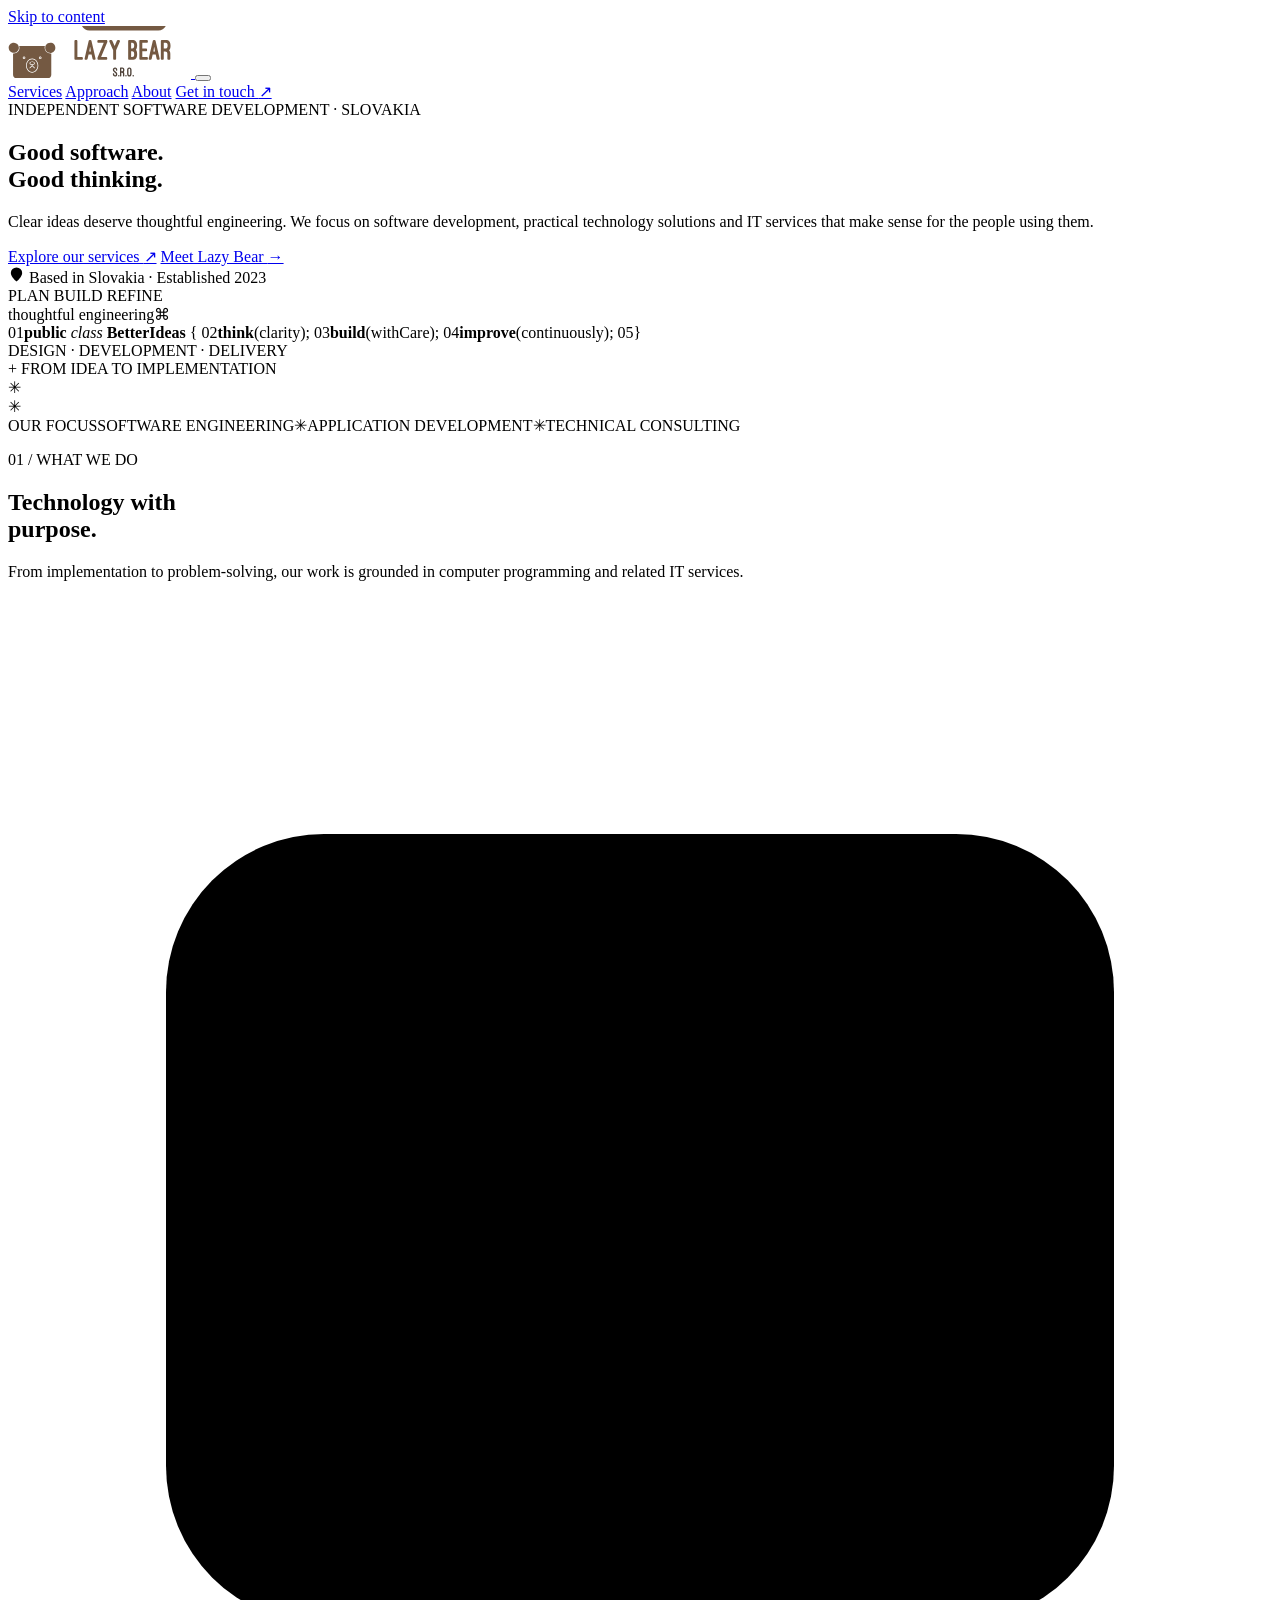
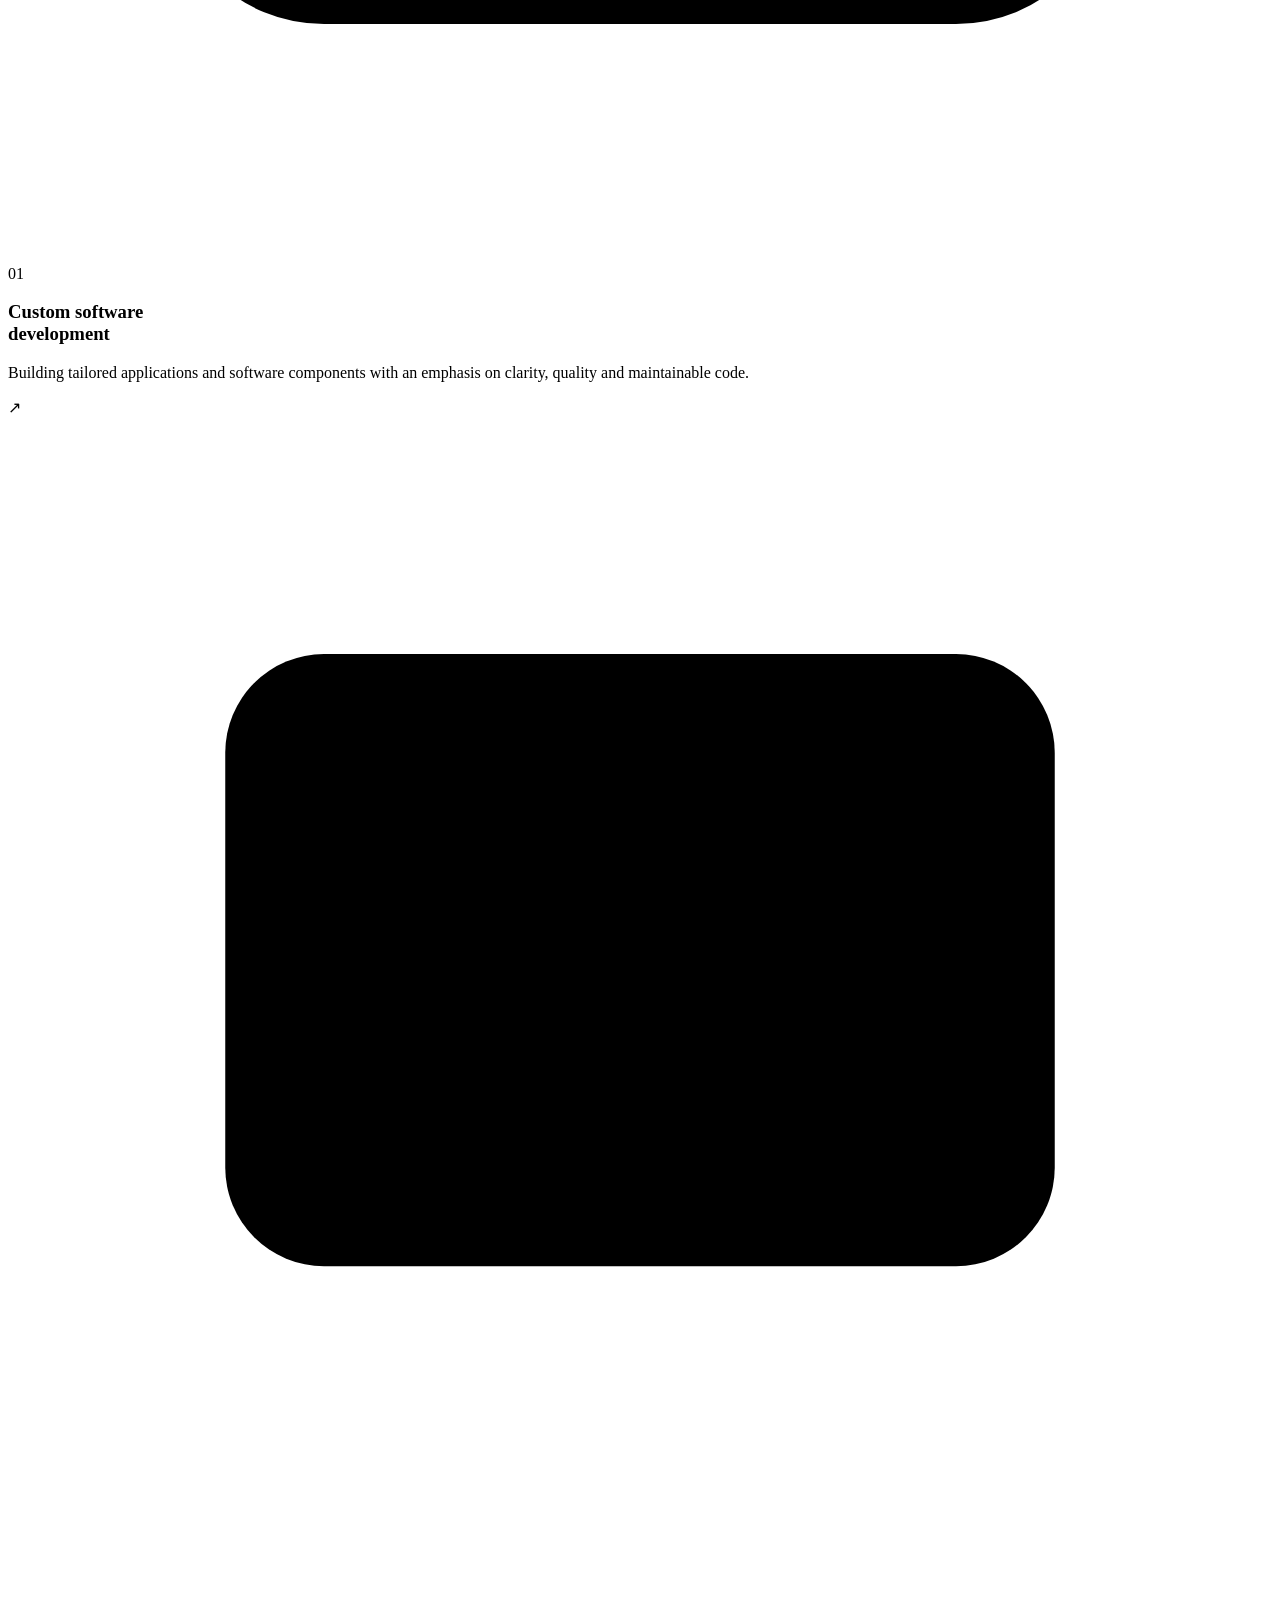
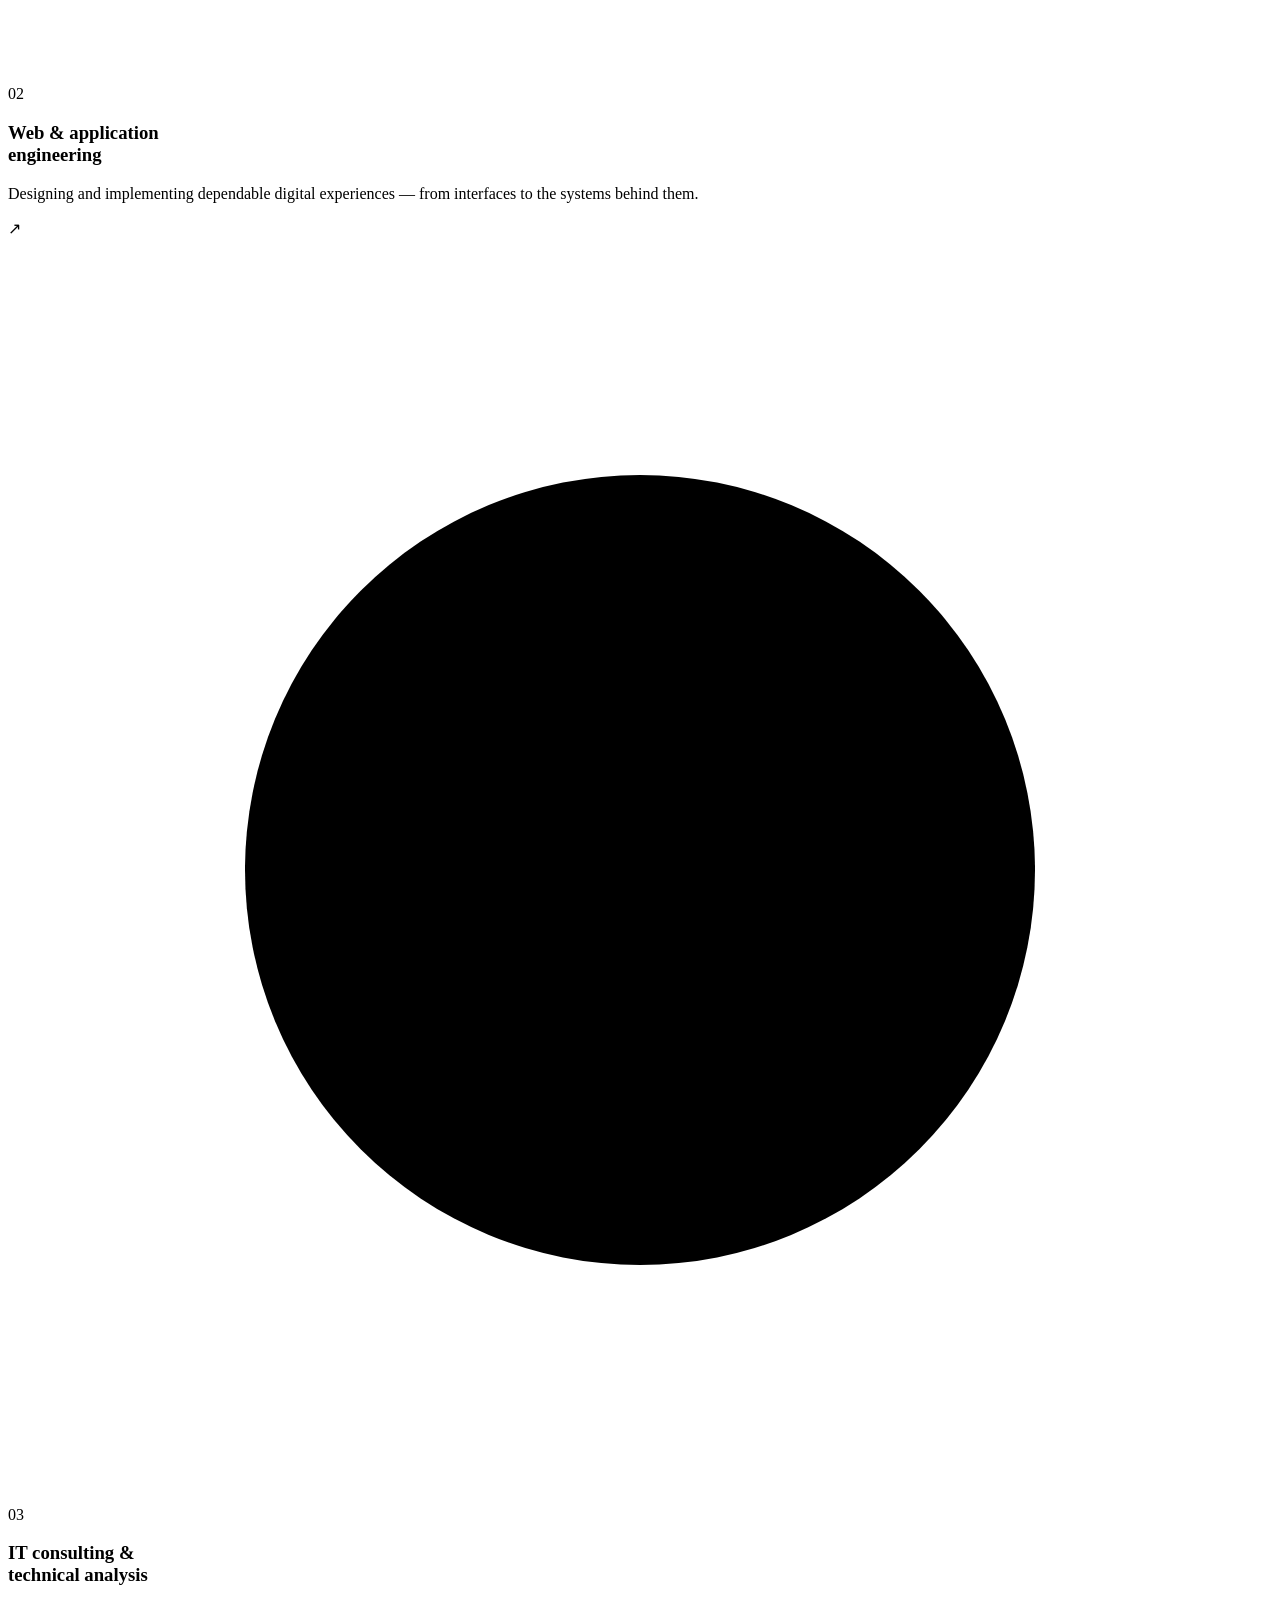
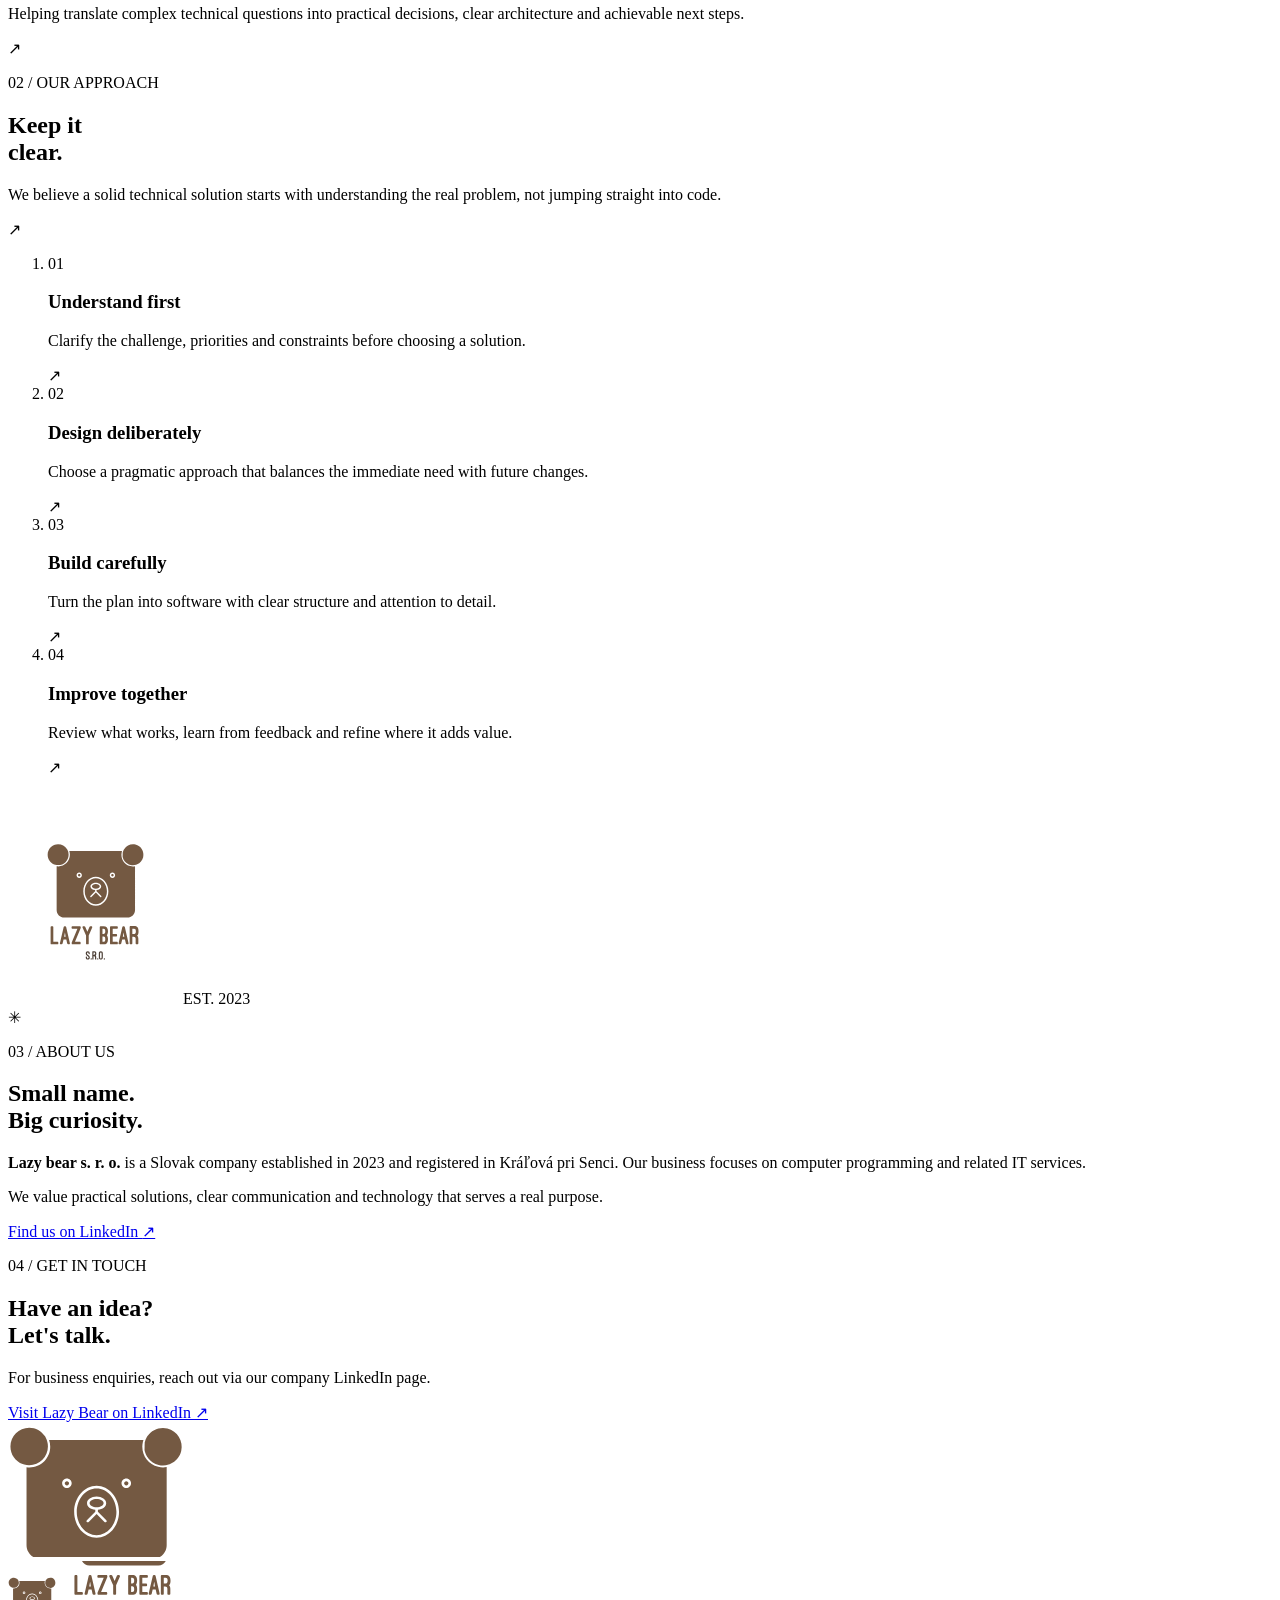
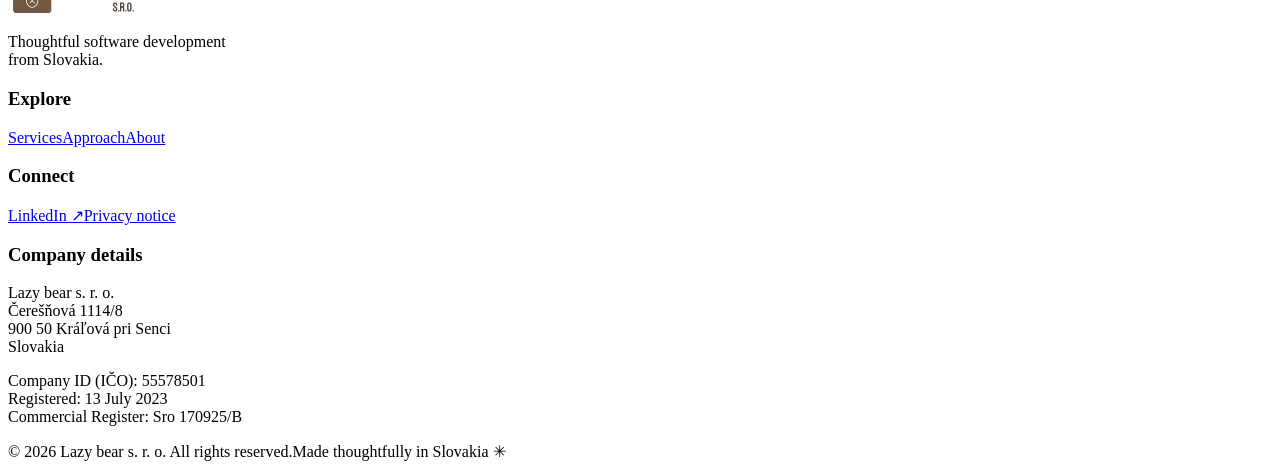
==== index.html @ d5281089 "Add Lazy Bear website index.html" ====
<!DOCTYPE html>
<html lang="en">
<head>
  <meta charset="utf-8">
  <meta name="viewport" content="width=device-width, initial-scale=1">
  <meta name="color-scheme" content="light">
  <meta name="theme-color" content="#153a33">
  <meta name="description" content="Lazy bear s. r. o. is a Slovakia-based software company specializing in programming, custom software development and IT services.">
  <meta property="og:type" content="website">
  <meta property="og:title" content="Lazy Bear — Software Development & IT Services">
  <meta property="og:description" content="Thoughtful software engineering. A Slovakia-based IT company focused on building practical digital solutions.">
  <meta property="og:locale" content="en_US">
  <meta name="robots" content="index, follow">
  <link rel="icon" type="image/svg+xml" href="assets/lazy-bear-icon.svg">
  <link rel="stylesheet" href="styles.css">
  <title>Lazy Bear — Software Development & IT Services</title>
</head>
<body>
<a class="skip-link" href="#main">Skip to content</a>
<header class="site-header" id="top">
  <div class="wrap header-inner">
    <a class="logo" href="#top" aria-label="Lazy Bear — Home">
      <img class="brand-icon" src="assets/lazy-bear-icon.svg" alt="" width="48" height="37"><img class="brand-wordmark" src="assets/lazy-bear-wordmark.svg" alt="" width="135" height="52">
    </a>
    <button class="menu-toggle" type="button" aria-controls="primary-navigation" aria-expanded="false" aria-label="Open navigation">
      <span></span><span></span><span></span>
    </button>
    <nav class="main-nav" id="primary-navigation" aria-label="Primary navigation">
      <a href="#services">Services</a>
      <a href="#approach">Approach</a>
      <a href="#about">About</a>
      <a href="#contact" class="nav-contact">Get in touch <span aria-hidden="true">↗</span></a>
    </nav>
  </div>
</header>
<main id="main">
  <section class="hero" aria-labelledby="hero-heading">
    <div class="hero-glow" aria-hidden="true"></div>
    <div class="wrap hero-grid">
      <div class="hero-content">
        <div class="eyebrow"><span class="signal-dot" aria-hidden="true"></span> INDEPENDENT SOFTWARE DEVELOPMENT · SLOVAKIA</div>
        <h1 id="hero-heading">Good software.<br><span>Good thinking.</span></h1>
        <p class="hero-copy">Clear ideas deserve thoughtful engineering. We focus on software development, practical technology solutions and IT services that make sense for the people using them.</p>
        <div class="hero-actions">
          <a class="btn btn-primary" href="#services">Explore our services <span aria-hidden="true">↗</span></a>
          <a class="text-link" href="#about">Meet Lazy Bear <span aria-hidden="true">→</span></a>
        </div>
        <div class="hero-location"><svg viewBox="0 0 24 24" width="17" height="17" aria-hidden="true"><path d="M20 10c0 6-8 12-8 12S4 16 4 10a8 8 0 1 1 16 0Z"/><circle cx="12" cy="10" r="2.6"/></svg> Based in Slovakia · Established 2023</div>
      </div>
      <div class="hero-visual" aria-hidden="true">
        <div class="art-grid"></div>
        <div class="orbit orbit-one"></div><div class="orbit orbit-two"></div>
        <div class="floating-tag tag-top"><span class="tag-indicator"></span> PLAN <span class="tag-divider"></span> BUILD <span class="tag-divider"></span> REFINE</div>
        <div class="art-window">
          <div class="window-top"><span class="window-dots"><i></i><i></i><i></i></span><span>thoughtful engineering</span><span>⌘</span></div>
          <div class="art-code">
            <span class="line-number">01</span><span class="indent-0"><b>public</b> <em>class</em> <strong>BetterIdeas</strong> {</span>
            <span class="line-number">02</span><span class="indent-1"><b>think</b>(clarity);</span>
            <span class="line-number">03</span><span class="indent-1"><b>build</b>(withCare);</span>
            <span class="line-number">04</span><span class="indent-1"><b>improve</b>(continuously);</span>
            <span class="line-number">05</span><span class="indent-0">}</span>
          </div>
          <div class="window-bottom"><span class="pulse"></span> <span>DESIGN · DEVELOPMENT · DELIVERY</span></div>
        </div>
        <div class="floating-tag tag-bottom"><span class="tag-plus">+</span> FROM IDEA TO IMPLEMENTATION</div>
        <div class="art-cross art-cross-one">✳</div><div class="art-cross art-cross-two">✳</div>
      </div>
    </div>
    <div class="hero-bottom-curve" aria-hidden="true"></div>
  </section>

  <section class="expertise-band" aria-label="What we focus on">
    <div class="wrap band-content"><span class="band-heading">OUR FOCUS</span><span>SOFTWARE ENGINEERING</span><span class="band-star" aria-hidden="true">✳</span><span>APPLICATION DEVELOPMENT</span><span class="band-star" aria-hidden="true">✳</span><span>TECHNICAL CONSULTING</span></div>
  </section>

  <section class="services section" id="services" aria-labelledby="services-heading">
    <div class="wrap">
      <div class="section-intro">
        <div><p class="overline">01 / WHAT WE DO</p><h2 id="services-heading">Technology with<br><span>purpose.</span></h2></div>
        <p>From implementation to problem-solving, our work is grounded in computer programming and related IT services.</p>
      </div>
      <div class="services-grid">
        <article class="service-card"><div class="service-icon"><svg viewBox="0 0 64 64" aria-hidden="true"><rect x="8" y="12" width="48" height="40" rx="8"/><path d="m25 26-7 6 7 6m14-12 7 6-7 6m-3-18-8 24"/></svg></div><span class="service-number">01</span><h3>Custom software<br>development</h3><p>Building tailored applications and software components with an emphasis on clarity, quality and maintainable code.</p><span class="card-arrow" aria-hidden="true">↗</span></article>
        <article class="service-card"><div class="service-icon"><svg viewBox="0 0 64 64" aria-hidden="true"><rect x="11" y="12" width="42" height="31" rx="5"/><path d="M23 52h18M32 43v9M21 26l7 7 15-14"/></svg></div><span class="service-number">02</span><h3>Web & application<br>engineering</h3><p>Designing and implementing dependable digital experiences — from interfaces to the systems behind them.</p><span class="card-arrow" aria-hidden="true">↗</span></article>
        <article class="service-card"><div class="service-icon"><svg viewBox="0 0 64 64" aria-hidden="true"><circle cx="32" cy="32" r="20"/><path d="M23 32h18M32 23v18M17 18l-6-6m36 36 6 6"/><circle cx="32" cy="32" r="5"/></svg></div><span class="service-number">03</span><h3>IT consulting &<br>technical analysis</h3><p>Helping translate complex technical questions into practical decisions, clear architecture and achievable next steps.</p><span class="card-arrow" aria-hidden="true">↗</span></article>
      </div>
    </div>
  </section>

  <section class="approach section" id="approach" aria-labelledby="approach-heading">
    <div class="wrap approach-grid">
      <div class="approach-title"><p class="overline">02 / OUR APPROACH</p><h2 id="approach-heading">Keep it<br>clear<span>.</span></h2><p>We believe a solid technical solution starts with understanding the real problem, not jumping straight into code.</p><div class="approach-decoration" aria-hidden="true">↗</div></div>
      <ol class="steps">
        <li><div class="step-index">01</div><div><h3>Understand first</h3><p>Clarify the challenge, priorities and constraints before choosing a solution.</p></div><span aria-hidden="true">↗</span></li>
        <li><div class="step-index">02</div><div><h3>Design deliberately</h3><p>Choose a pragmatic approach that balances the immediate need with future changes.</p></div><span aria-hidden="true">↗</span></li>
        <li><div class="step-index">03</div><div><h3>Build carefully</h3><p>Turn the plan into software with clear structure and attention to detail.</p></div><span aria-hidden="true">↗</span></li>
        <li><div class="step-index">04</div><div><h3>Improve together</h3><p>Review what works, learn from feedback and refine where it adds value.</p></div><span aria-hidden="true">↗</span></li>
      </ol>
    </div>
  </section>

  <section class="about section" id="about" aria-labelledby="about-heading">
    <div class="wrap about-grid">
      <div class="about-art" aria-hidden="true"><div class="about-circle"></div><div class="about-hill about-hill-back"></div><div class="about-hill about-hill-front"></div><div class="about-sign"><img class="brand-full" src="assets/lazy-bear-full-logo.svg" width="175" height="211" alt=""><span>EST. 2023</span></div><div class="about-spark">✳</div></div>
      <div class="about-content"><p class="overline">03 / ABOUT US</p><h2 id="about-heading">Small name.<br><span>Big curiosity.</span></h2><p><strong>Lazy bear s. r. o.</strong> is a Slovak company established in 2023 and registered in Kráľová pri Senci. Our business focuses on computer programming and related IT services.</p><p>We value practical solutions, clear communication and technology that serves a real purpose.</p><a class="inline-link" href="https://www.linkedin.com/company/lazy-bear-s-r-o/" target="_blank" rel="noopener noreferrer">Find us on LinkedIn <span aria-hidden="true">↗</span></a></div>
    </div>
  </section>

  <section class="contact-section" id="contact" aria-labelledby="contact-heading">
    <div class="wrap contact-grid"><div><p class="overline light-overline">04 / GET IN TOUCH</p><h2 id="contact-heading">Have an idea?<br><span>Let's talk.</span></h2><p>For business enquiries, reach out via our company LinkedIn page.</p><a class="btn btn-bright" href="https://www.linkedin.com/company/lazy-bear-s-r-o/" target="_blank" rel="noopener noreferrer">Visit Lazy Bear on LinkedIn <span aria-hidden="true">↗</span></a></div><div class="contact-symbol" aria-hidden="true"><span class="contact-ring"></span><img class="brand-contact-icon" src="assets/lazy-bear-icon.svg" width="176" height="135" alt=""></div></div>
  </section>
</main>
<footer class="site-footer">
  <div class="wrap footer-top"><div class="footer-brand"><a class="logo" href="#top" aria-label="Lazy Bear — Top of page"><img class="brand-icon" src="assets/lazy-bear-icon.svg" alt="" width="48" height="37"><img class="brand-wordmark" src="assets/lazy-bear-wordmark.svg" alt="" width="135" height="52"></a><p>Thoughtful software development<br>from Slovakia.</p></div><div class="footer-col"><h3>Explore</h3><a href="#services">Services</a><a href="#approach">Approach</a><a href="#about">About</a></div><div class="footer-col"><h3>Connect</h3><a href="https://www.linkedin.com/company/lazy-bear-s-r-o/" target="_blank" rel="noopener noreferrer">LinkedIn ↗</a><a href="privacy.html">Privacy notice</a></div><div class="footer-col business-details"><h3>Company details</h3><p>Lazy bear s. r. o.<br>Čerešňová 1114/8<br>900 50 Kráľová pri Senci<br>Slovakia</p><p>Company ID (IČO): 55578501<br>Registered: 13 July 2023<br>Commercial Register: Sro 170925/B</p></div></div>
  <div class="wrap footer-bottom"><span>© <span id="copyright-year">2026</span> Lazy bear s. r. o. All rights reserved.</span><span>Made thoughtfully in Slovakia <span aria-hidden="true">✳</span></span></div>
</footer>
<script src="script.js" defer></script>
</body>
</html>
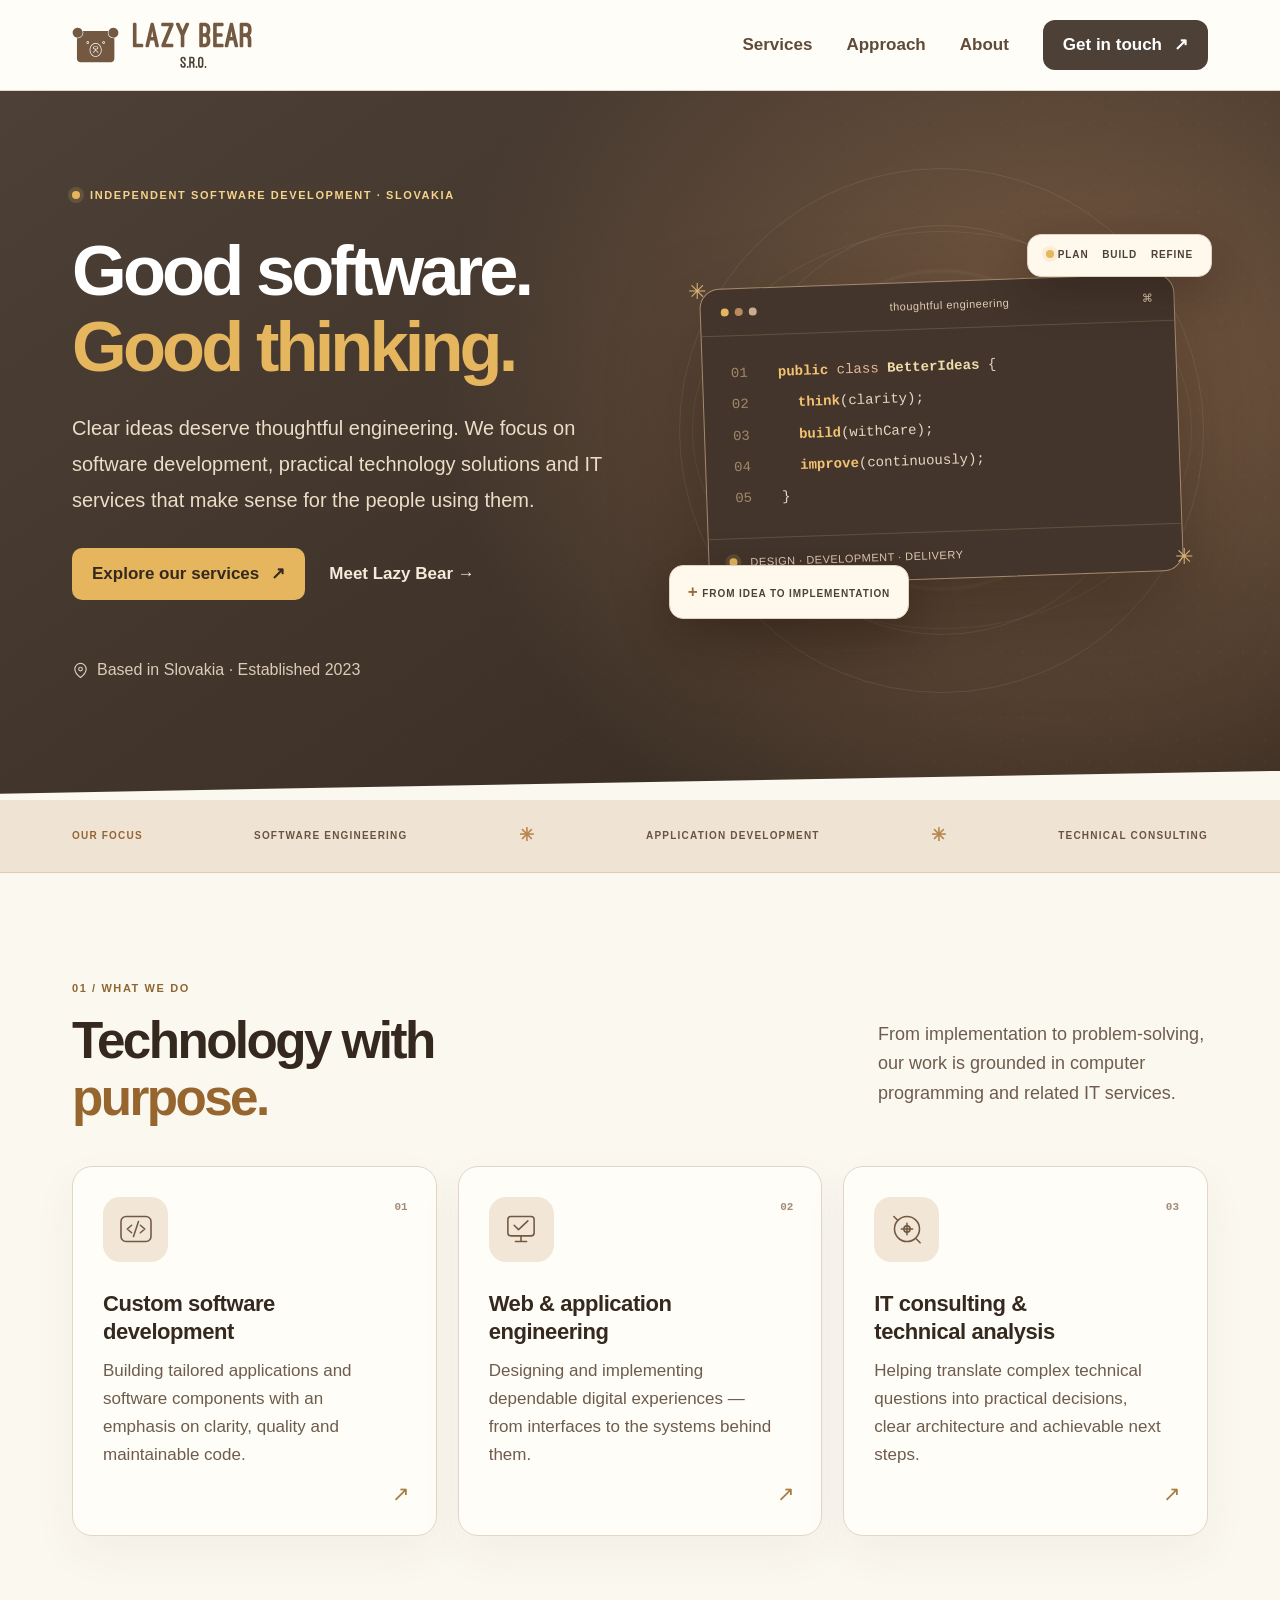
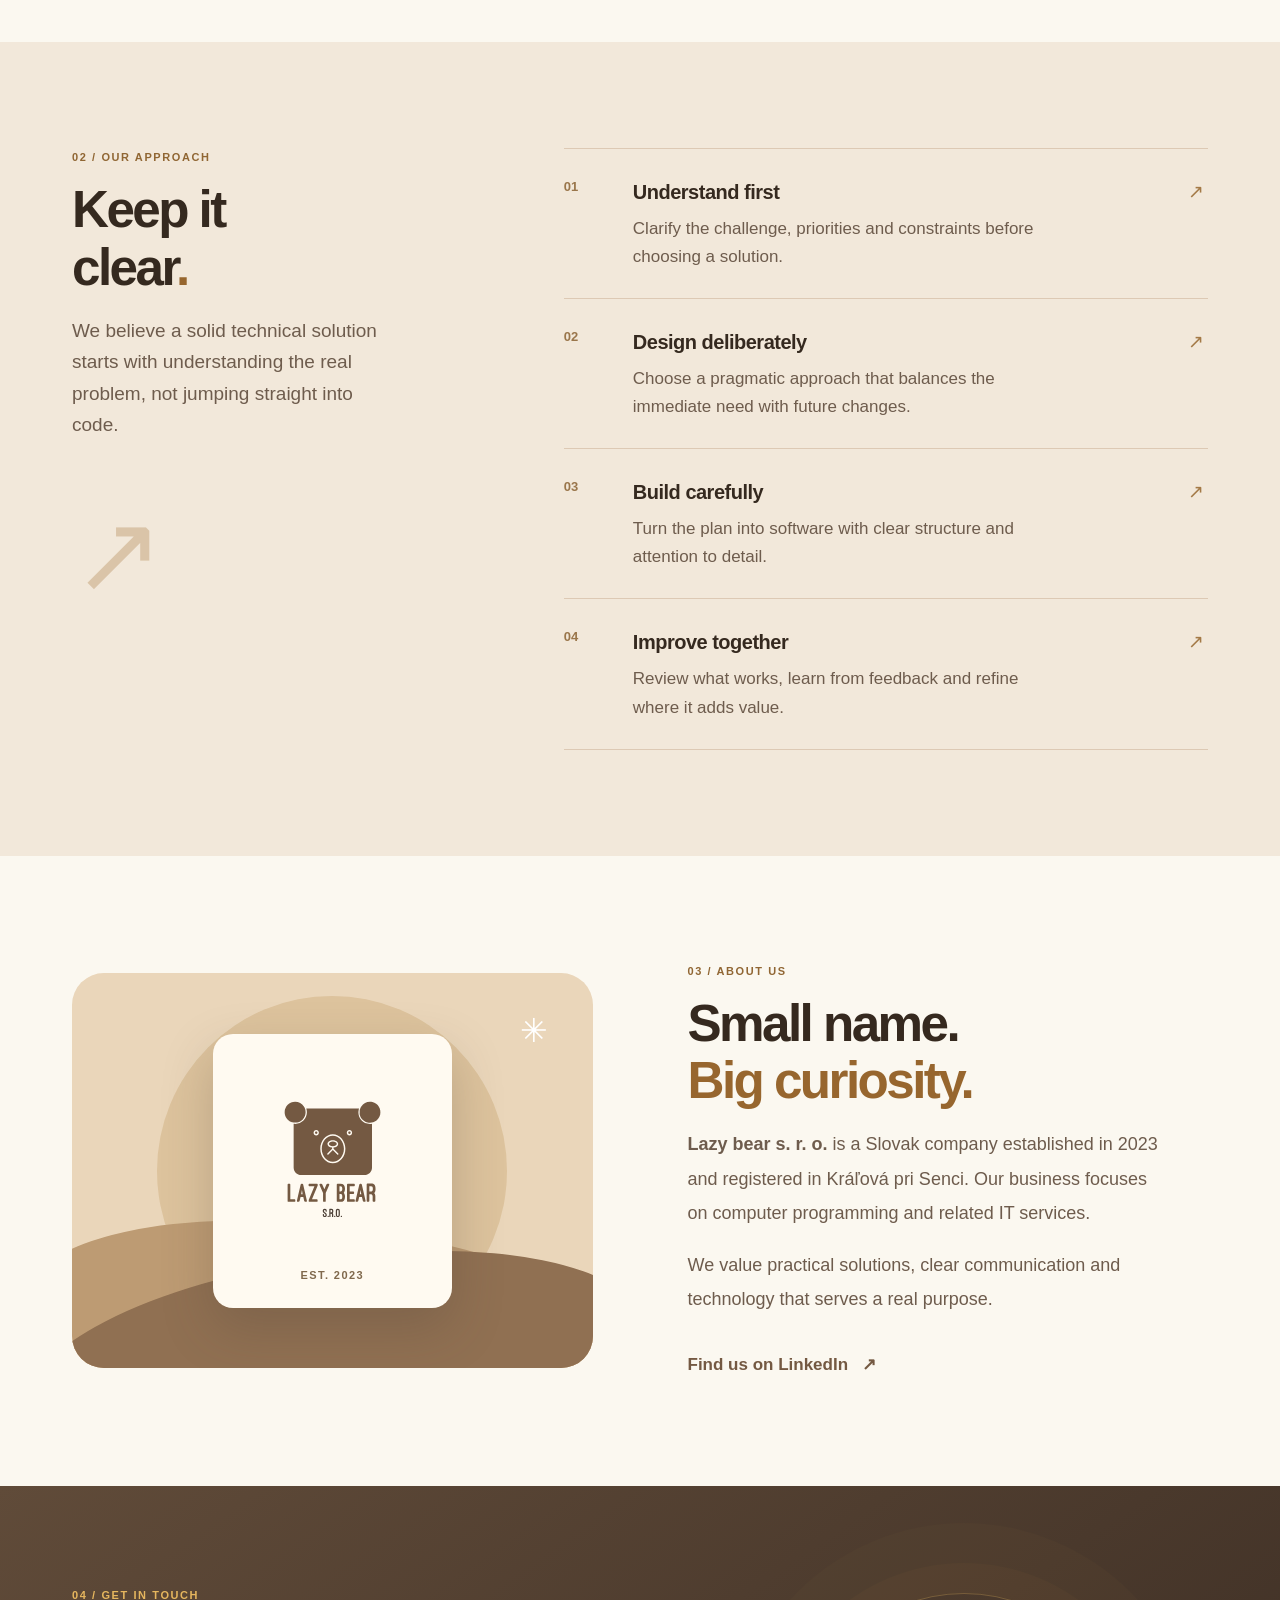
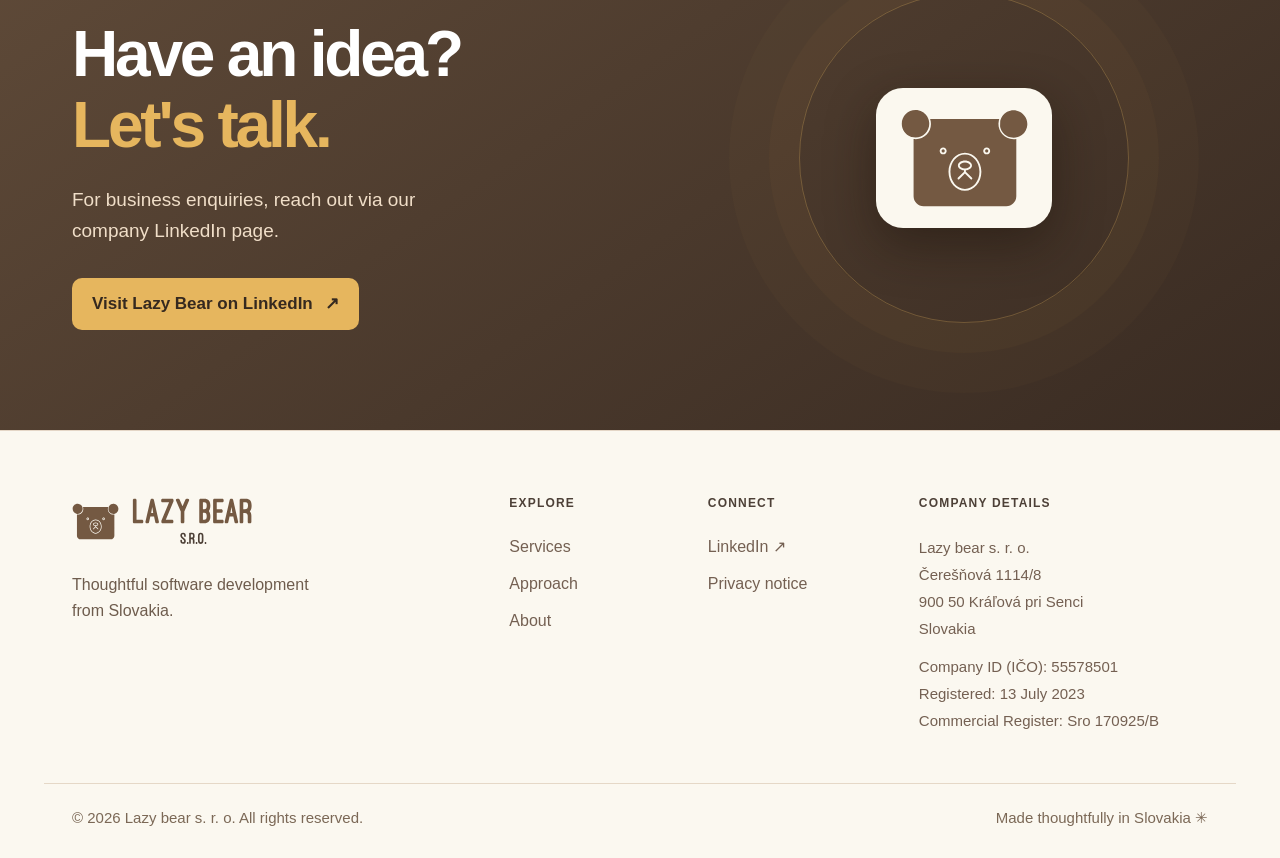
==== commit 71e35706: "Match browser theme color to cocoa branding" ====
--- a/index.html
+++ b/index.html
@@ -4,7 +4,7 @@
   <meta charset="utf-8">
   <meta name="viewport" content="width=device-width, initial-scale=1">
   <meta name="color-scheme" content="light">
-  <meta name="theme-color" content="#153a33">
+  <meta name="theme-color" content="#4d4037">
   <meta name="description" content="Lazy bear s. r. o. is a Slovakia-based software company specializing in programming, custom software development and IT services.">
   <meta property="og:type" content="website">
   <meta property="og:title" content="Lazy Bear — Software Development & IT Services">
--- a/styles.css
+++ b/styles.css
@@ -0,0 +1,167 @@
+/* Cocoa & Honey: warm neutrals based on the original brown Lazy Bear logo. */
+:root{
+  --cocoa:#4d4037;--cocoa-deep:#35291f;--cocoa-mid:#745942;--cocoa-soft:#98775b;
+  --paper:#fbf8f0;--cream:#fffdf8;--mist:#f2e8da;--ink:#35291f;
+  --sub:#6e5c4d;--line:#e4d6c6;--sand:#e7d8be;--gold:#e6b65e;--brand:#745942;
+}
+*{box-sizing:border-box}
+html{scroll-behavior:smooth;scroll-padding-top:90px}
+body{margin:0;font-size:19px;background:var(--paper);color:var(--ink);font-family:Inter,ui-sans-serif,-apple-system,BlinkMacSystemFont,"Segoe UI",Roboto,Arial,sans-serif;line-height:1.65}
+a{color:inherit;text-decoration:none}
+img,svg{max-width:100%}
+img{display:block}
+button{font:inherit;cursor:pointer}
+.wrap{max-width:1192px;margin-inline:auto;padding-inline:28px}
+.skip-link{position:absolute;top:-200px;left:12px;z-index:1000;background:white;color:var(--cocoa);padding:12px 18px}
+.skip-link:focus{top:12px}
+a:focus-visible,button:focus-visible{outline:3px solid #b88335;outline-offset:4px}
+.site-header{position:relative;z-index:50;background:var(--cream);border-bottom:1px solid var(--line)}
+.header-inner{min-height:90px;display:flex;align-items:center;justify-content:space-between;gap:28px}
+.logo{display:inline-flex;align-items:center;gap:8px;flex-shrink:0;white-space:nowrap}
+.logo .brand-icon{width:47px;height:48px;object-fit:contain}
+.logo .brand-wordmark{width:133px;height:55px;object-fit:contain}
+.main-nav{display:flex;align-items:center;gap:34px}
+.main-nav>a{font-size:17px;font-weight:650;color:#604b39;transition:color .2s}
+.main-nav>a:hover{color:var(--brand)}
+.main-nav .nav-contact,.nav-contact{display:inline-flex;gap:12px;align-items:center;justify-content:center;border-radius:12px;background:var(--cocoa);color:#fff;padding:11px 20px;font-size:17px;font-weight:650;transition:transform .2s,background .2s}
+.main-nav .nav-contact:hover,.nav-contact:hover{background:var(--cocoa-mid);color:white;transform:translateY(-1px)}
+.menu-toggle{display:none;align-items:center;justify-content:center;flex-direction:column;gap:5px;width:48px;height:48px;background:transparent;border:1px solid var(--line);border-radius:10px}
+.menu-toggle span{height:2px;width:21px;background:var(--cocoa);border-radius:9px}
+.hero{position:relative;overflow:hidden;isolation:isolate;background:radial-gradient(800px 680px at 83% 41%,#795b43 0%,transparent 78%),linear-gradient(145deg,#4d4037,#35291f);color:#fff}
+.hero::after{content:"";position:absolute;inset:0;pointer-events:none;background-image:radial-gradient(#ffffff13 1px,transparent 1px);background-size:22px 22px;mask-image:linear-gradient(100deg,transparent,#0006)}
+.hero-grid{min-height:602px;display:grid;grid-template-columns:1.02fr .98fr;align-items:center;gap:50px;padding-top:86px;padding-bottom:116px}
+.hero-content,.hero-visual{position:relative;z-index:1}
+.eyebrow,.overline{font-size:11px;font-weight:800;letter-spacing:.145em;text-transform:uppercase}
+.eyebrow{display:inline-flex;align-items:center;gap:10px;color:#f5d38b}
+.signal-dot,.tag-indicator,.pulse{display:inline-block;width:8px;height:8px;background:#e6b65e;border-radius:50%;box-shadow:0 0 0 4px #e6b65e2b}
+.hero h1{font-size:clamp(46px,5.5vw,76px);line-height:1.08;letter-spacing:-.055em;font-weight:780;margin:25px 0}
+.hero h1 span{color:#e6b65e}
+.hero-copy{max-width:530px;font-size:20px;line-height:1.8;color:#ecddc8}
+.hero-actions{display:flex;align-items:center;flex-wrap:wrap;gap:24px;margin-top:30px}
+.btn{display:inline-flex;align-items:center;justify-content:center;gap:12px;min-height:49px;padding:12px 20px;border-radius:10px;font-size:17px;font-weight:750;transition:transform .2s,background .2s}
+.btn:hover{transform:translateY(-2px)}
+.btn-primary{background:#e6b65e;color:#35291f}.btn-primary:hover{background:#f3ce83}
+.text-link{font-size:17px;font-weight:650;color:#f8eada}.text-link:hover{text-decoration:underline}
+.hero-location{display:flex;gap:8px;align-items:center;color:#dbcbb7;font-size:16px;margin-top:57px}
+.hero-location svg{fill:none;stroke:currentColor;stroke-width:1.65}
+.hero-visual{min-height:430px;display:flex;align-items:center;justify-content:center}
+.art-grid{position:absolute;inset:16px;border:1px solid #ffffff11;border-radius:50%;background:radial-gradient(circle,transparent 49%,#ffffff0c 50%,transparent 51%)}
+.orbit{position:absolute;border:1px solid #ffffff16;border-radius:50%}.orbit-one{width:410px;height:410px}.orbit-two{width:525px;height:525px}
+.art-window{position:relative;width:min(100%,475px);border:1px solid #a48a6d;background:#43352b;border-radius:20px;box-shadow:0 40px 90px #1d130d66;overflow:hidden;transform:rotate(-2deg)}
+.window-top,.window-bottom{display:flex;align-items:center;justify-content:space-between;padding:14px 20px;color:#e2cdb5;font-size:11px;letter-spacing:.045em}
+.window-top{border-bottom:1px solid #a5846455}.window-bottom{border-top:1px solid #a5846455;justify-content:start;gap:13px}
+.window-dots{display:flex;gap:6px}.window-dots i{width:8px;height:8px;border-radius:50%;background:#b98c5b}.window-dots i:first-child{background:#e6b65e}.window-dots i:last-child{background:#c9ad8d}
+.art-code{display:grid;grid-template-columns:33px 1fr;row-gap:13px;column-gap:14px;padding:28px 28px 31px;font:14px/1.3 Consolas,Monaco,monospace;color:#e7d6c0;white-space:nowrap}
+.art-code b{color:#f3c372}.art-code em{color:#e4b999;font-style:normal}.art-code strong{color:#f0dcab;font-weight:600}
+.line-number{color:#a3876c}.indent-1{padding-left:19px}
+.floating-tag{position:absolute;z-index:2;background:#fff9ed;color:#4d4037;border:1px solid #e3d2bb;border-radius:14px;box-shadow:0 15px 45px #1c110c50;padding:12px 18px;font-size:10px;font-weight:750;letter-spacing:.09em}
+.tag-top{top:19px;right:-4px}.tag-bottom{bottom:26px;left:-7px}.tag-divider{padding-inline:5px;color:#bd9e76}.tag-plus{color:#9e6a32;font-size:17px}
+.art-cross{position:absolute;color:#d9b278;font-size:22px}.art-cross-one{left:12px;top:59px}.art-cross-two{right:15px;bottom:70px}
+.hero-bottom-curve{position:absolute;bottom:-1px;width:100%;height:30px;background:var(--paper);clip-path:polygon(0 76%,100% 0,100% 100%,0 100%)}
+.expertise-band{background:#efe3d4;border-bottom:1px solid #dccbb5}
+.band-content{display:flex;align-items:center;justify-content:space-between;gap:20px;flex-wrap:wrap;min-height:72px;font-size:10px;font-weight:800;letter-spacing:.12em;color:#6a5340}
+.band-heading{color:#956435}.band-star{font-size:18px;color:#ba8750}
+.section{padding-block:106px}
+.overline{color:#906633;margin:0 0 15px}
+.section-intro{display:flex;align-items:end;justify-content:space-between;gap:30px;margin-bottom:39px}
+.section-intro>p{max-width:330px;color:var(--sub);font-size:18px}
+h2{font-size:clamp(36px,4vw,55px);line-height:1.12;letter-spacing:-.05em;margin:0;font-weight:760}
+h2 span{color:#97662e}
+.services-grid{display:grid;grid-template-columns:repeat(3,minmax(0,1fr));gap:21px}
+.service-card{position:relative;min-height:325px;padding:30px 30px 66px;border-radius:20px;background:var(--cream);border:1px solid var(--line);box-shadow:0 17px 45px #4d40370d}
+.service-icon{width:65px;height:65px;border-radius:17px;background:#f2e6d6;display:grid;place-items:center;color:#745942}
+.service-icon svg{width:40px;height:40px;stroke:currentColor;stroke-width:2.5;fill:none;stroke-linecap:round;stroke-linejoin:round}
+.service-number{position:absolute;right:28px;top:34px;font:700 11px monospace;color:#a08c77}
+.service-card h3{font-size:22px;line-height:1.28;letter-spacing:-.02em;margin:28px 0 11px}
+.service-card p{font-size:17px;color:var(--sub);margin:0;max-width:290px}
+.card-arrow{position:absolute;right:26px;bottom:24px;color:#a57c42;font-size:21px}
+.approach{background:#f2e8da}
+.approach-grid{display:grid;grid-template-columns:.78fr 1.22fr;gap:80px}
+.approach-title>p:not(.overline){max-width:315px;color:#6e5c4d}
+.approach-decoration{font-size:110px;color:#dac4a8;margin-top:70px;line-height:.8}
+.steps{list-style:none;margin:0;padding:0}
+.steps li{display:grid;grid-template-columns:50px 1fr 20px;gap:19px;padding:27px 0;border-bottom:1px solid #ddc9b4}
+.steps li:first-child{border-top:1px solid #ddc9b4}
+.step-index{font-size:13px;font-weight:800;color:#9a764b}
+.steps h3{font-size:20px;letter-spacing:-.025em;margin:0 0 6px}
+.steps p{font-size:17px;color:var(--sub);margin:0;max-width:435px}
+.steps li>span{font-size:19px;color:#a47a47}
+.about-grid{display:grid;grid-template-columns:1fr 1fr;gap:95px;align-items:center}
+.about-art{position:relative;height:395px;background:#ead6ba;overflow:hidden;border-radius:32px;display:grid;place-items:center}
+.about-circle{position:absolute;width:350px;height:350px;border-radius:50%;background:#ddc39d}
+.about-hill{position:absolute;left:-50px;width:120%;height:220px;border-radius:50% 50% 0 0}
+.about-hill-back{bottom:-78px;background:#bd9b73;transform:rotate(7deg)}
+.about-hill-front{bottom:-110px;background:#907052;transform:rotate(-8deg)}
+.about-sign{position:relative;z-index:2;background:#fffaf1;border-radius:20px;box-shadow:0 20px 50px #4d403740;padding:17px 32px 24px;display:flex;flex-direction:column;align-items:center;gap:4px}
+.about-sign .brand-full{width:175px;height:211px;object-fit:contain}
+.about-sign>span{font-size:11px;letter-spacing:.13em;font-weight:800;color:#80694d}
+.about-spark{position:absolute;right:45px;top:31px;font-size:33px;color:#fff}
+.about-content>p:not(.overline){color:var(--sub);font-size:18px;line-height:1.9;max-width:475px}
+.inline-link{display:inline-flex;gap:14px;align-items:center;margin-top:17px;color:#745942;font-size:17px;font-weight:750}
+.inline-link:hover{text-decoration:underline}
+.contact-section{background:linear-gradient(145deg,#604b39,#392b22);padding:100px 0;color:white;overflow:hidden}
+.contact-grid{display:grid;grid-template-columns:1fr .8fr;align-items:center;gap:40px}
+.contact-section h2{font-size:clamp(44px,5vw,68px)}
+.contact-section h2 span{color:#e6b65e}
+.contact-section p:not(.overline){color:#f0dec8;font-size:19px;max-width:425px;margin:22px 0 31px}
+.light-overline{color:#e6b65e}
+.btn-bright{background:#e6b65e;color:#35291f}.btn-bright:hover{background:#f4cf85}
+.contact-symbol{position:relative;min-height:270px;display:flex;align-items:center;justify-content:center}
+.contact-ring{position:absolute;width:330px;height:330px;border-radius:50%;border:1px solid #e6b65e49;box-shadow:0 0 0 30px #e6b65e07,0 0 0 70px #e6b65e05}
+.contact-symbol .brand-contact-icon{position:relative;width:176px;height:140px;object-fit:contain;background:#fbf8ef;padding:20px;border-radius:27px;box-shadow:0 17px 50px #1a100970}
+.site-footer{background:#fbf8f0;border-top:1px solid var(--line)}
+.footer-top{display:grid;grid-template-columns:1.6fr .65fr .7fr 1.15fr;gap:35px;padding-block:63px 49px}
+.footer-brand p{font-size:16px;color:var(--sub);margin-top:17px}
+.footer-col{display:flex;flex-direction:column;gap:11px;align-items:start}
+.footer-col h3{font-size:12px;letter-spacing:.1em;text-transform:uppercase;margin:0 0 9px;color:#4d4037}
+.footer-col>a{font-size:16px;color:#746052}
+.footer-col>a:hover{text-decoration:underline;color:#4d4037}
+.footer-col p{font-size:15px;color:#746052;line-height:1.8;margin:0}
+.footer-bottom{display:flex;justify-content:space-between;gap:24px;border-top:1px solid #e5d8c7;padding-block:22px 28px;font-size:15px;color:#7b6856}
+.legal-page{min-height:65vh;padding:74px 0 105px}
+.legal-wrap{max-width:810px}
+.legal-top{font-size:16px;color:#745942;display:inline-block;margin-bottom:43px}
+.legal-page h1{font-size:clamp(43px,6vw,65px);letter-spacing:-.055em;line-height:1.1;margin:0 0 32px}
+.legal-page h2{font-size:23px;letter-spacing:-.02em;margin:36px 0 8px}
+.legal-page p{color:var(--sub);font-size:18px;line-height:1.9}
+.legal-page a:not(.legal-top){color:#745942;text-decoration:underline}
+@media(max-width:1040px){
+  .hero-grid{gap:24px}.art-window{max-width:420px}
+  .about-grid{gap:50px}.approach-grid{gap:50px}
+}
+@media(max-width:850px){
+  .main-nav{display:none;position:absolute;left:0;right:0;top:100%;padding:22px 28px;background:#fffdf8;border-bottom:1px solid var(--line);box-shadow:0 17px 28px #35291f1a;flex-direction:column;align-items:stretch;gap:15px}
+  .main-nav.is-open{display:flex}
+  .menu-toggle{display:flex}
+  .hero-grid{grid-template-columns:1fr;min-height:auto;padding-top:80px;padding-bottom:95px}
+  .hero-visual{max-width:540px;width:100%;margin-inline:auto}
+  .services-grid{grid-template-columns:repeat(2,minmax(0,1fr))}
+  .services-grid .service-card:last-child{grid-column:1/-1}
+  .footer-top{grid-template-columns:1fr 1fr}
+}
+@media(max-width:620px){
+  .wrap{padding-inline:20px}.header-inner{min-height:78px}
+  .logo .brand-icon{width:40px;height:43px}.logo .brand-wordmark{width:114px;height:45px}
+  .hero-grid{padding-top:67px;padding-bottom:80px}.hero h1{font-size:clamp(40px,10.7vw,59px)}
+  .hero-copy{font-size:18px}.hero-actions{gap:15px}.hero-location{margin-top:32px}
+  .hero-visual{min-height:306px}.orbit-one{width:280px;height:280px}.orbit-two{width:360px;height:360px}
+  .art-window{width:min(100%,340px);transform:none}
+  .art-code{padding:20px 13px;font-size:11px;column-gap:8px}
+  .floating-tag{font-size:8px;padding:9px 10px}
+  .tag-top{top:0;right:0}.tag-bottom{bottom:5px;left:0}
+  .band-content{justify-content:center;min-height:67px;gap:11px;font-size:9px}
+  .band-star{display:none}.section{padding-block:68px}
+  .section-intro{display:block}.section-intro>p{margin-top:17px}
+  .services-grid{grid-template-columns:1fr}.services-grid .service-card:last-child{grid-column:auto}
+  .service-card{min-height:275px}
+  .approach-grid,.about-grid,.contact-grid{grid-template-columns:1fr;gap:34px}
+  .about-art{height:340px}.about-sign .brand-full{width:145px;height:175px}
+  .approach-decoration{display:none}
+  .contact-section{padding-block:70px}.contact-symbol{min-height:200px}
+  .contact-ring{width:240px;height:240px}
+  .footer-top{grid-template-columns:1fr 1fr;gap:28px;padding-block:42px}
+  .footer-brand,.business-details{grid-column:1/-1}
+  .footer-bottom{flex-direction:column;gap:7px}
+  .legal-page{padding-top:54px}
+}
+@media(prefers-reduced-motion:reduce){html{scroll-behavior:auto}*{animation-duration:0.01ms!important;transition-duration:0.01ms!important}}
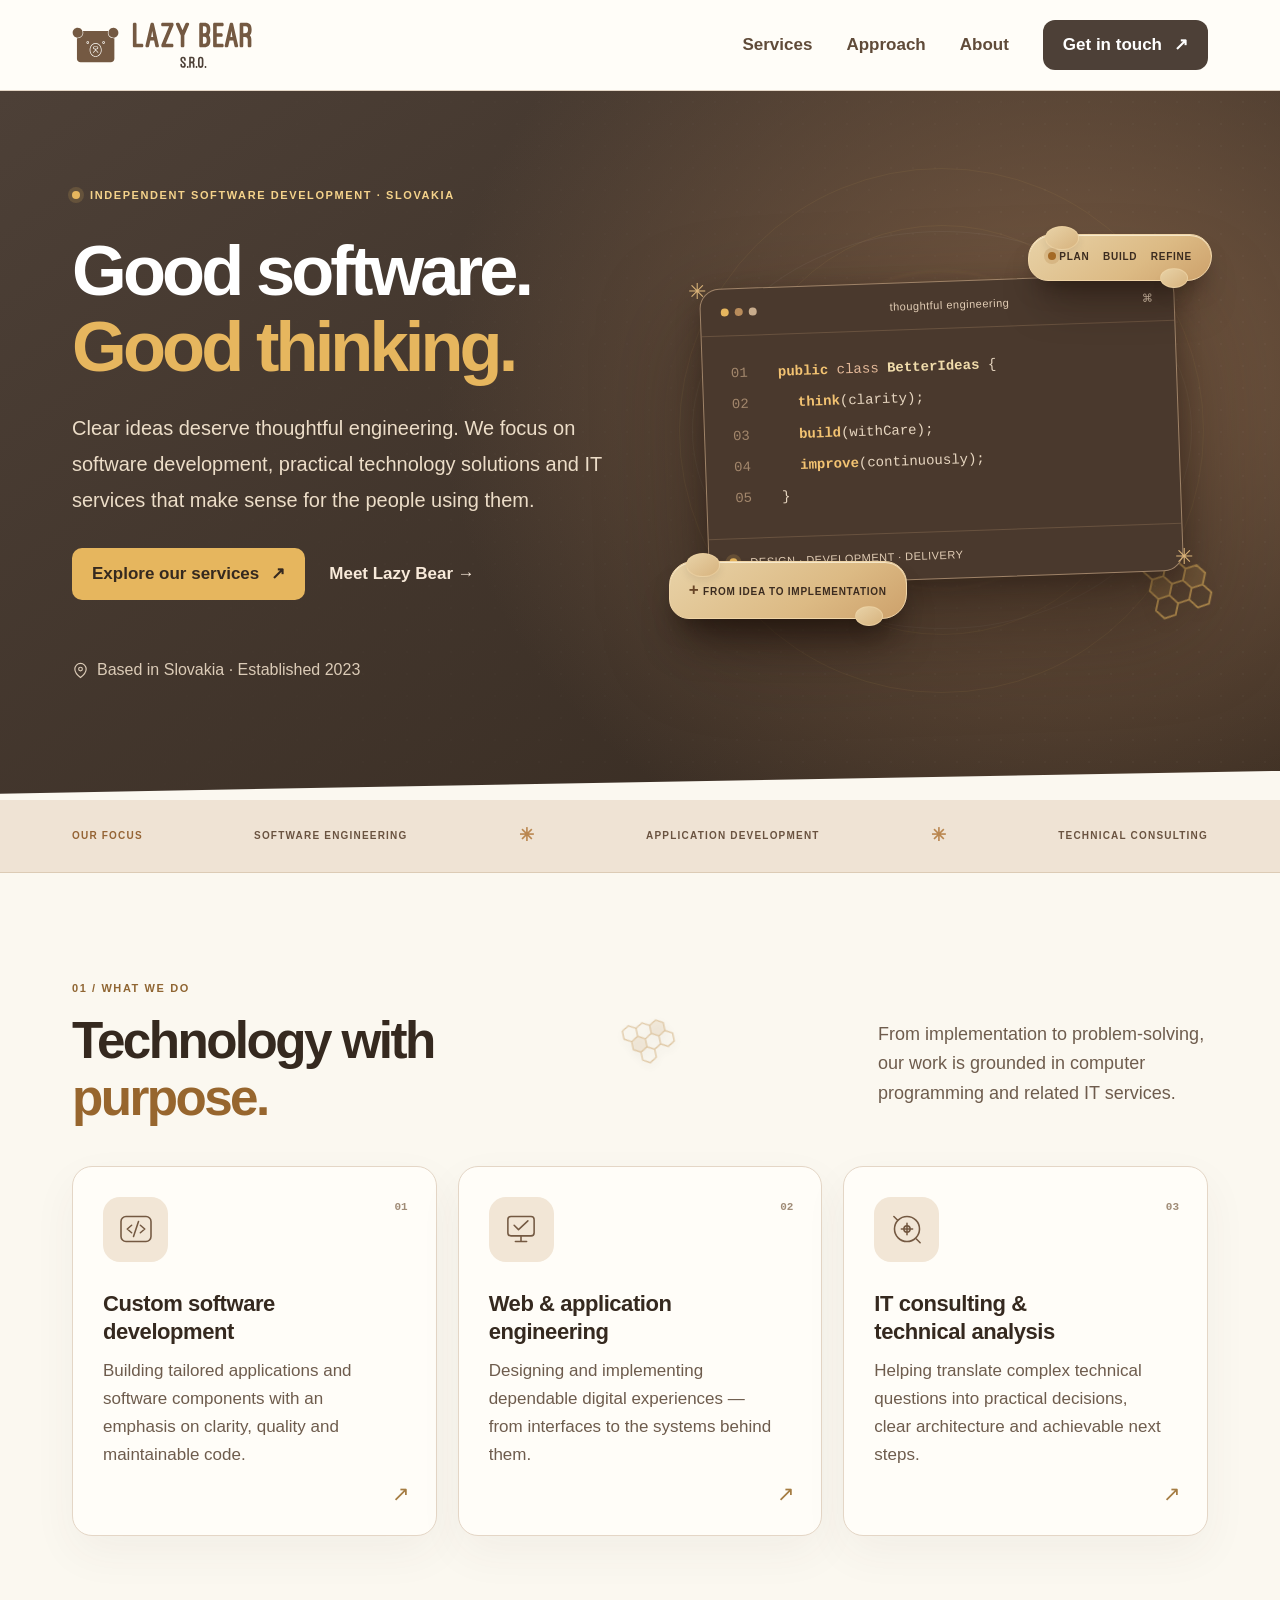
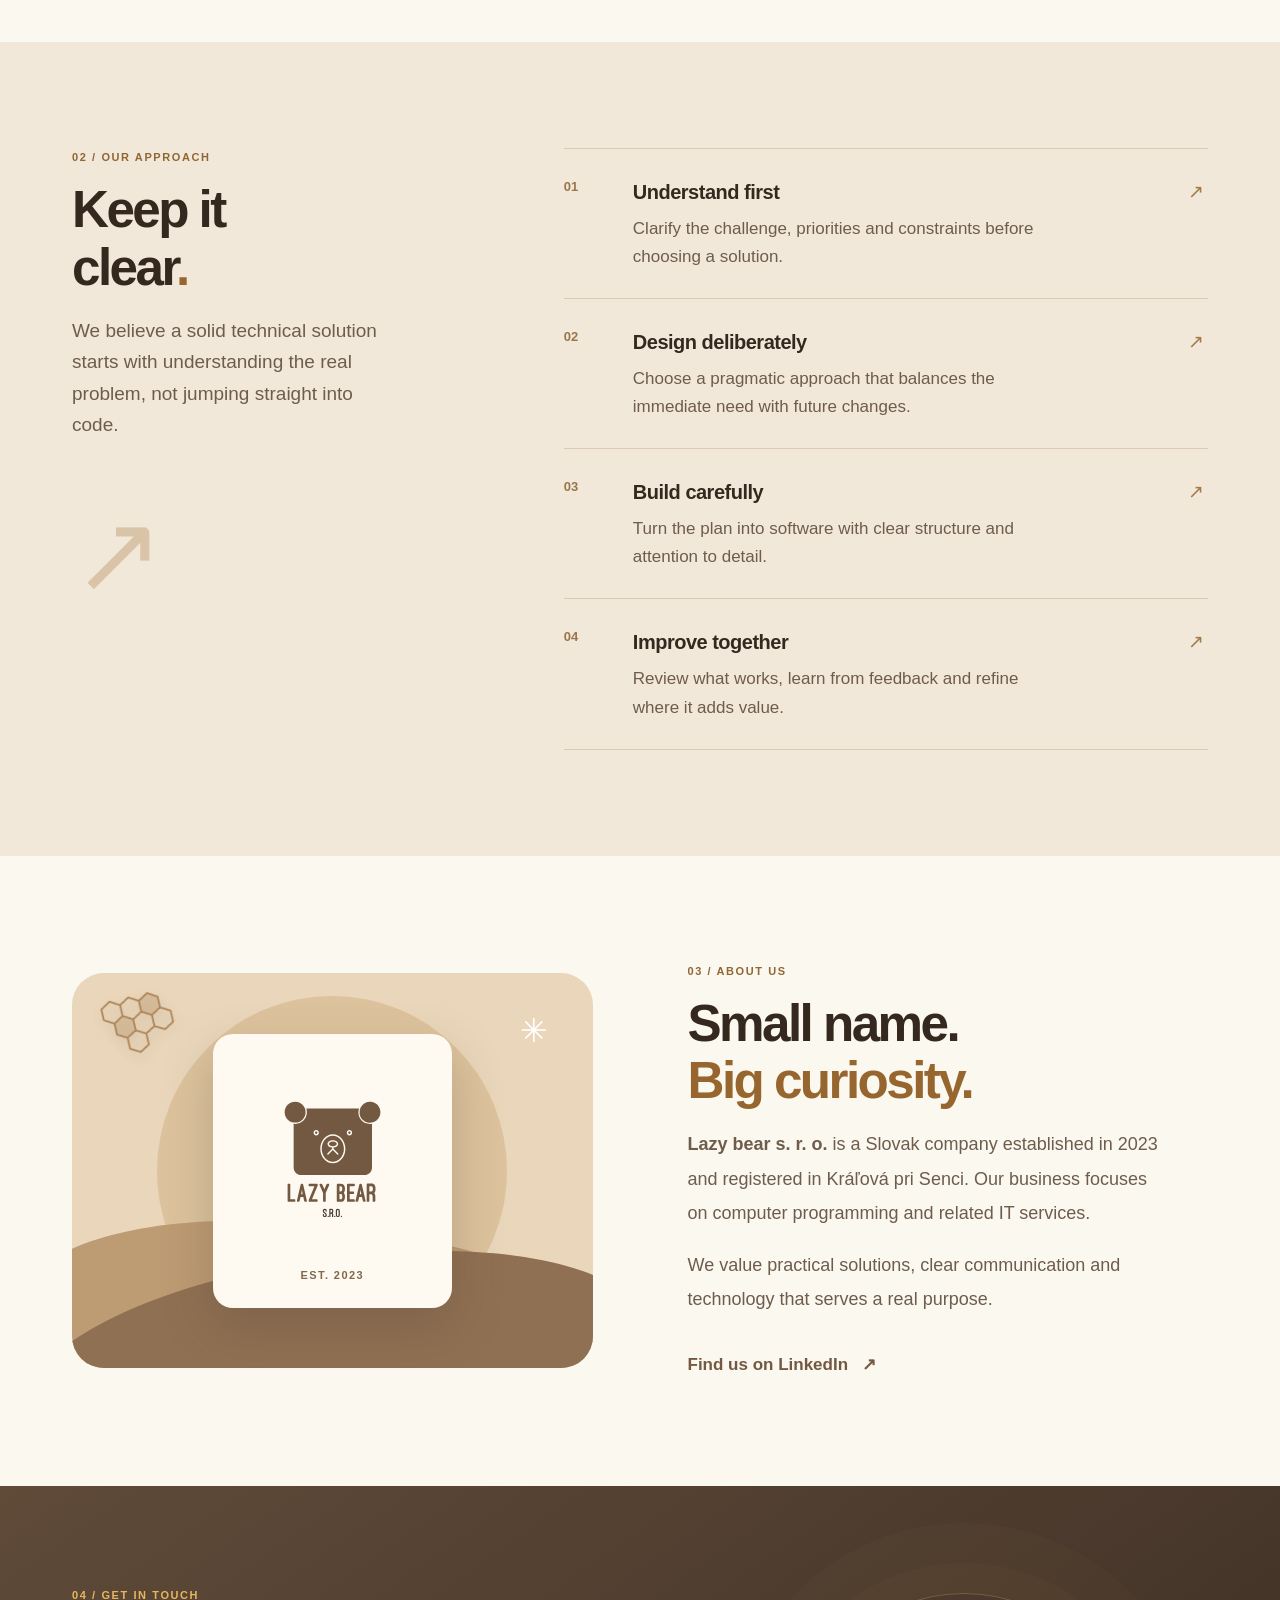
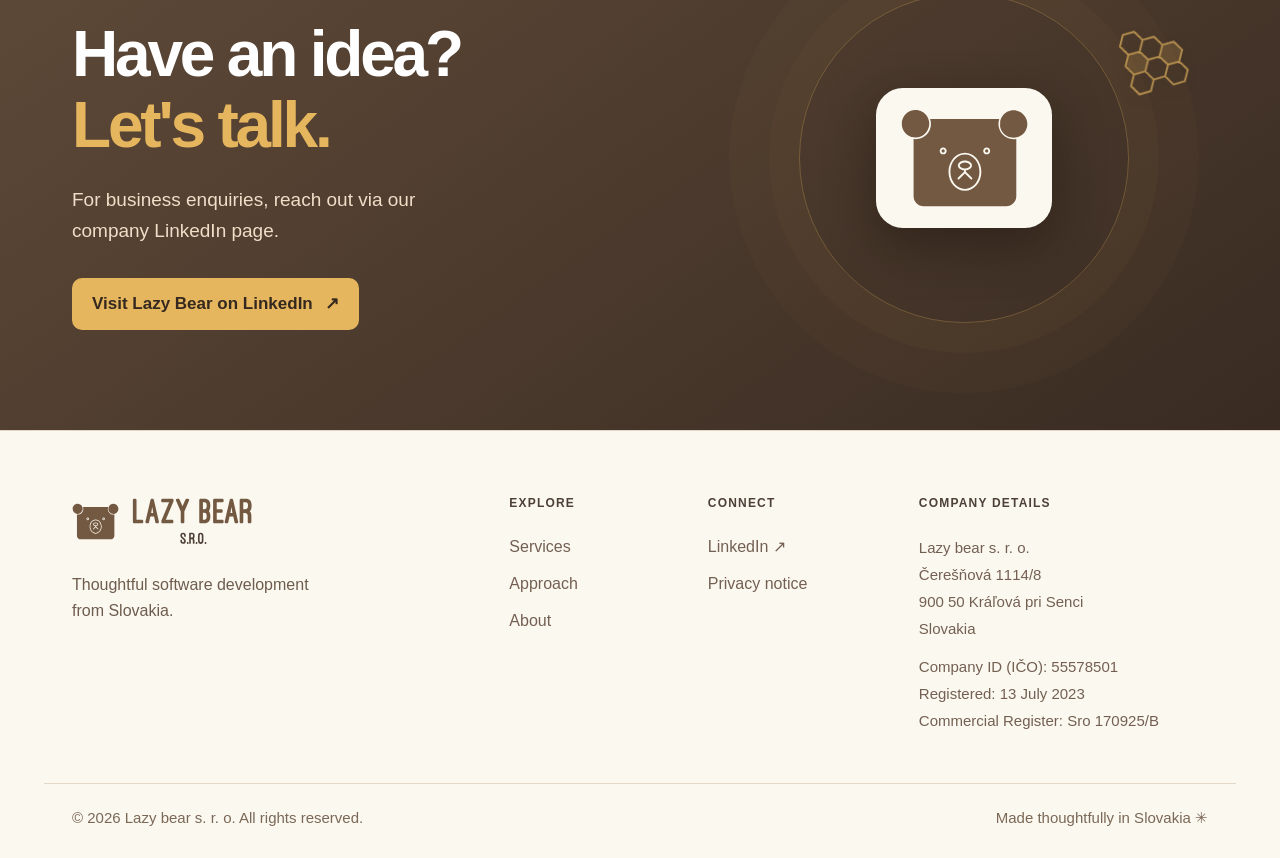
==== commit 6c171190: "Add subtle honeycomb motifs across hero, services, about and contact" ====
--- a/index.html
+++ b/index.html
@@ -64,6 +64,7 @@
         </div>
         <div class="floating-tag tag-bottom"><span class="tag-plus">+</span> FROM IDEA TO IMPLEMENTATION</div>
         <div class="art-cross art-cross-one">✳</div><div class="art-cross art-cross-two">✳</div>
+        <svg class="honeycomb honeycomb-hero" viewBox="0 0 106 84" aria-hidden="true" focusable="false"><path class="honeycomb-fill" d="M74 6L86 13L86 27L74 34L62 27L62 13Z M38 27L50 34L50 48L38 55L26 48L26 34Z"/><path class="honeycomb-outline" d="M26 6L38 13L38 27L26 34L14 27L14 13Z M50 6L62 13L62 27L50 34L38 27L38 13Z M74 6L86 13L86 27L74 34L62 27L62 13Z M38 27L50 34L50 48L38 55L26 48L26 34Z M62 27L74 34L74 48L62 55L50 48L50 34Z M86 27L98 34L98 48L86 55L74 48L74 34Z M50 48L62 55L62 69L50 76L38 69L38 55Z"/></svg>
       </div>
     </div>
     <div class="hero-bottom-curve" aria-hidden="true"></div>
@@ -78,6 +79,7 @@
       <div class="section-intro">
         <div><p class="overline">01 / WHAT WE DO</p><h2 id="services-heading">Technology with<br><span>purpose.</span></h2></div>
         <p>From implementation to problem-solving, our work is grounded in computer programming and related IT services.</p>
+        <svg class="honeycomb honeycomb-services" viewBox="0 0 106 84" aria-hidden="true" focusable="false"><path class="honeycomb-fill" d="M74 6L86 13L86 27L74 34L62 27L62 13Z M38 27L50 34L50 48L38 55L26 48L26 34Z"/><path class="honeycomb-outline" d="M26 6L38 13L38 27L26 34L14 27L14 13Z M50 6L62 13L62 27L50 34L38 27L38 13Z M74 6L86 13L86 27L74 34L62 27L62 13Z M38 27L50 34L50 48L38 55L26 48L26 34Z M62 27L74 34L74 48L62 55L50 48L50 34Z M86 27L98 34L98 48L86 55L74 48L74 34Z M50 48L62 55L62 69L50 76L38 69L38 55Z"/></svg>
       </div>
       <div class="services-grid">
         <article class="service-card"><div class="service-icon"><svg viewBox="0 0 64 64" aria-hidden="true"><rect x="8" y="12" width="48" height="40" rx="8"/><path d="m25 26-7 6 7 6m14-12 7 6-7 6m-3-18-8 24"/></svg></div><span class="service-number">01</span><h3>Custom software<br>development</h3><p>Building tailored applications and software components with an emphasis on clarity, quality and maintainable code.</p><span class="card-arrow" aria-hidden="true">↗</span></article>
@@ -101,13 +103,13 @@
 
   <section class="about section" id="about" aria-labelledby="about-heading">
     <div class="wrap about-grid">
-      <div class="about-art" aria-hidden="true"><div class="about-circle"></div><div class="about-hill about-hill-back"></div><div class="about-hill about-hill-front"></div><div class="about-sign"><img class="brand-full" src="assets/lazy-bear-full-logo.svg" width="175" height="211" alt=""><span>EST. 2023</span></div><div class="about-spark">✳</div></div>
+      <div class="about-art" aria-hidden="true"><div class="about-circle"></div><svg class="honeycomb honeycomb-about" viewBox="0 0 106 84" aria-hidden="true" focusable="false"><path class="honeycomb-fill" d="M74 6L86 13L86 27L74 34L62 27L62 13Z M38 27L50 34L50 48L38 55L26 48L26 34Z"/><path class="honeycomb-outline" d="M26 6L38 13L38 27L26 34L14 27L14 13Z M50 6L62 13L62 27L50 34L38 27L38 13Z M74 6L86 13L86 27L74 34L62 27L62 13Z M38 27L50 34L50 48L38 55L26 48L26 34Z M62 27L74 34L74 48L62 55L50 48L50 34Z M86 27L98 34L98 48L86 55L74 48L74 34Z M50 48L62 55L62 69L50 76L38 69L38 55Z"/></svg><div class="about-hill about-hill-back"></div><div class="about-hill about-hill-front"></div><div class="about-sign"><img class="brand-full" src="assets/lazy-bear-full-logo.svg" width="175" height="211" alt=""><span>EST. 2023</span></div><div class="about-spark">✳</div></div>
       <div class="about-content"><p class="overline">03 / ABOUT US</p><h2 id="about-heading">Small name.<br><span>Big curiosity.</span></h2><p><strong>Lazy bear s. r. o.</strong> is a Slovak company established in 2023 and registered in Kráľová pri Senci. Our business focuses on computer programming and related IT services.</p><p>We value practical solutions, clear communication and technology that serves a real purpose.</p><a class="inline-link" href="https://www.linkedin.com/company/lazy-bear-s-r-o/" target="_blank" rel="noopener noreferrer">Find us on LinkedIn <span aria-hidden="true">↗</span></a></div>
     </div>
   </section>
 
   <section class="contact-section" id="contact" aria-labelledby="contact-heading">
-    <div class="wrap contact-grid"><div><p class="overline light-overline">04 / GET IN TOUCH</p><h2 id="contact-heading">Have an idea?<br><span>Let's talk.</span></h2><p>For business enquiries, reach out via our company LinkedIn page.</p><a class="btn btn-bright" href="https://www.linkedin.com/company/lazy-bear-s-r-o/" target="_blank" rel="noopener noreferrer">Visit Lazy Bear on LinkedIn <span aria-hidden="true">↗</span></a></div><div class="contact-symbol" aria-hidden="true"><span class="contact-ring"></span><img class="brand-contact-icon" src="assets/lazy-bear-icon.svg" width="176" height="135" alt=""></div></div>
+    <div class="wrap contact-grid"><div><p class="overline light-overline">04 / GET IN TOUCH</p><h2 id="contact-heading">Have an idea?<br><span>Let's talk.</span></h2><p>For business enquiries, reach out via our company LinkedIn page.</p><a class="btn btn-bright" href="https://www.linkedin.com/company/lazy-bear-s-r-o/" target="_blank" rel="noopener noreferrer">Visit Lazy Bear on LinkedIn <span aria-hidden="true">↗</span></a></div><div class="contact-symbol" aria-hidden="true"><span class="contact-ring"></span><svg class="honeycomb honeycomb-contact" viewBox="0 0 106 84" aria-hidden="true" focusable="false"><path class="honeycomb-fill" d="M74 6L86 13L86 27L74 34L62 27L62 13Z M38 27L50 34L50 48L38 55L26 48L26 34Z"/><path class="honeycomb-outline" d="M26 6L38 13L38 27L26 34L14 27L14 13Z M50 6L62 13L62 27L50 34L38 27L38 13Z M74 6L86 13L86 27L74 34L62 27L62 13Z M38 27L50 34L50 48L38 55L26 48L26 34Z M62 27L74 34L74 48L62 55L50 48L50 34Z M86 27L98 34L98 48L86 55L74 48L74 34Z M50 48L62 55L62 69L50 76L38 69L38 55Z"/></svg><img class="brand-contact-icon" src="assets/lazy-bear-icon.svg" width="176" height="135" alt=""></div></div>
   </section>
 </main>
 <footer class="site-footer">
--- a/styles.css
+++ b/styles.css
@@ -45,25 +45,60 @@
 .hero-location{display:flex;gap:8px;align-items:center;color:#dbcbb7;font-size:16px;margin-top:57px}
 .hero-location svg{fill:none;stroke:currentColor;stroke-width:1.65}
 .hero-visual{min-height:430px;display:flex;align-items:center;justify-content:center}
-.art-grid{position:absolute;inset:16px;border:1px solid #ffffff11;border-radius:50%;background:radial-gradient(circle,transparent 49%,#ffffff0c 50%,transparent 51%)}
-.orbit{position:absolute;border:1px solid #ffffff16;border-radius:50%}.orbit-one{width:410px;height:410px}.orbit-two{width:525px;height:525px}
-.art-window{position:relative;width:min(100%,475px);border:1px solid #a48a6d;background:#43352b;border-radius:20px;box-shadow:0 40px 90px #1d130d66;overflow:hidden;transform:rotate(-2deg)}
+.art-grid{position:absolute;inset:16px;border:1px solid #ffffff0c;border-radius:50%;background:radial-gradient(circle,transparent 49%,#e6b65e0a 50%,transparent 51%)}
+.orbit{position:absolute;border:1px solid #e6b65e13;border-radius:50%}.orbit-one{width:410px;height:410px}.orbit-two{width:525px;height:525px}
+.art-window{position:relative;z-index:2;width:min(100%,475px);border:1px solid #9f8368;background:#4a392d;border-radius:20px;box-shadow:0 42px 96px #1d130d80,0 9px 24px #1d130d55;overflow:hidden;transform:rotate(-2deg)}
 .window-top,.window-bottom{display:flex;align-items:center;justify-content:space-between;padding:14px 20px;color:#e2cdb5;font-size:11px;letter-spacing:.045em}
 .window-top{border-bottom:1px solid #a5846455}.window-bottom{border-top:1px solid #a5846455;justify-content:start;gap:13px}
 .window-dots{display:flex;gap:6px}.window-dots i{width:8px;height:8px;border-radius:50%;background:#b98c5b}.window-dots i:first-child{background:#e6b65e}.window-dots i:last-child{background:#c9ad8d}
 .art-code{display:grid;grid-template-columns:33px 1fr;row-gap:13px;column-gap:14px;padding:28px 28px 31px;font:14px/1.3 Consolas,Monaco,monospace;color:#e7d6c0;white-space:nowrap}
 .art-code b{color:#f3c372}.art-code em{color:#e4b999;font-style:normal}.art-code strong{color:#f0dcab;font-weight:600}
 .line-number{color:#a3876c}.indent-1{padding-left:19px}
-.floating-tag{position:absolute;z-index:2;background:#fff9ed;color:#4d4037;border:1px solid #e3d2bb;border-radius:14px;box-shadow:0 15px 45px #1c110c50;padding:12px 18px;font-size:10px;font-weight:750;letter-spacing:.09em}
-.tag-top{top:19px;right:-4px}.tag-bottom{bottom:26px;left:-7px}.tag-divider{padding-inline:5px;color:#bd9e76}.tag-plus{color:#9e6a32;font-size:17px}
-.art-cross{position:absolute;color:#d9b278;font-size:22px}.art-cross-one{left:12px;top:59px}.art-cross-two{right:15px;bottom:70px}
+/* Floating honey-colored clouds replace the stark white badges. */
+.floating-tag{
+  position:absolute;z-index:4;isolation:isolate;
+  background:linear-gradient(145deg,#e8d2a7 0%,#dcba84 62%,#cda16b 100%);
+  color:#3c2c20;border:1px solid #f0d5a7;
+  border-radius:24px 22px 25px 20px;
+  box-shadow:0 32px 42px -18px #160a05cc,0 14px 24px -12px #11080499,inset 0 1px 0 #fff9e5ae;
+  padding:14px 19px;font-size:10px;font-weight:800;letter-spacing:.075em;
+}
+.floating-tag::before,.floating-tag::after{
+  content:"";position:absolute;z-index:-1;
+  background:linear-gradient(145deg,#e8d2a7,#d7b37e);
+  border:1px solid #f0d5a799;border-radius:50%;
+}
+.floating-tag::before{width:32px;height:22px;top:-9px;left:16px;box-shadow:0 4px 9px #170b0414}
+.floating-tag::after{width:26px;height:18px;right:23px;bottom:-8px;box-shadow:0 11px 17px -9px #18090599}
+.tag-top{top:19px;right:-4px;animation:cloud-drift-top 7s ease-in-out infinite}
+.tag-bottom{bottom:26px;left:-7px;animation:cloud-drift-bottom 8.5s ease-in-out infinite}
+.tag-indicator{background:#a46a26;box-shadow:0 0 0 4px #a76f2f33}
+.tag-divider{padding-inline:5px;color:#855c35}.tag-plus{color:#684527;font-size:17px}
+@keyframes cloud-drift-top{
+  0%,100%{transform:translateY(0) rotate(1deg)}
+  50%{transform:translateY(-7px) rotate(.25deg)}
+}
+@keyframes cloud-drift-bottom{
+  0%,100%{transform:translateY(0) rotate(-1deg)}
+  50%{transform:translateY(-5px) rotate(.2deg)}
+}
+.art-cross{position:absolute;z-index:2;color:#d9b278;font-size:22px}.art-cross-one{left:12px;top:59px}.art-cross-two{right:15px;bottom:70px}
+/* Small outlined honeycomb clusters: decorative only, never interactive. */
+.honeycomb{position:absolute;z-index:1;width:106px;height:84px;pointer-events:none;filter:drop-shadow(0 6px 8px #2412093b)}
+.honeycomb-fill{fill:currentColor;opacity:.27}
+.honeycomb-outline{fill:none;stroke:currentColor;stroke-width:2.2;stroke-linejoin:round}
+.honeycomb-hero{right:-18px;bottom:12px;color:#e6b65e;opacity:.68;transform:rotate(12deg) scale(.84)}
+.honeycomb-services{left:46%;top:22px;color:#b9853c;opacity:.43;transform:rotate(-12deg) scale(.58)}
+.honeycomb-about{left:12px;top:10px;color:#93602b;opacity:.7;transform:rotate(-13deg) scale(.8)}
+.honeycomb-contact{right:6px;top:2px;color:#e6b65e;opacity:.68;transform:rotate(14deg) scale(.85)}
 .hero-bottom-curve{position:absolute;bottom:-1px;width:100%;height:30px;background:var(--paper);clip-path:polygon(0 76%,100% 0,100% 100%,0 100%)}
 .expertise-band{background:#efe3d4;border-bottom:1px solid #dccbb5}
 .band-content{display:flex;align-items:center;justify-content:space-between;gap:20px;flex-wrap:wrap;min-height:72px;font-size:10px;font-weight:800;letter-spacing:.12em;color:#6a5340}
 .band-heading{color:#956435}.band-star{font-size:18px;color:#ba8750}
 .section{padding-block:106px}
 .overline{color:#906633;margin:0 0 15px}
-.section-intro{display:flex;align-items:end;justify-content:space-between;gap:30px;margin-bottom:39px}
+.section-intro{position:relative;display:flex;align-items:end;justify-content:space-between;gap:30px;margin-bottom:39px}
+.section-intro>div:not(.honeycomb),.section-intro>p{position:relative;z-index:1}
 .section-intro>p{max-width:330px;color:var(--sub);font-size:18px}
 h2{font-size:clamp(36px,4vw,55px);line-height:1.12;letter-spacing:-.05em;margin:0;font-weight:760}
 h2 span{color:#97662e}
@@ -108,7 +143,7 @@
 .btn-bright{background:#e6b65e;color:#35291f}.btn-bright:hover{background:#f4cf85}
 .contact-symbol{position:relative;min-height:270px;display:flex;align-items:center;justify-content:center}
 .contact-ring{position:absolute;width:330px;height:330px;border-radius:50%;border:1px solid #e6b65e49;box-shadow:0 0 0 30px #e6b65e07,0 0 0 70px #e6b65e05}
-.contact-symbol .brand-contact-icon{position:relative;width:176px;height:140px;object-fit:contain;background:#fbf8ef;padding:20px;border-radius:27px;box-shadow:0 17px 50px #1a100970}
+.contact-symbol .brand-contact-icon{position:relative;z-index:2;width:176px;height:140px;object-fit:contain;background:#fbf8ef;padding:20px;border-radius:27px;box-shadow:0 17px 50px #1a100970}
 .site-footer{background:#fbf8f0;border-top:1px solid var(--line)}
 .footer-top{display:grid;grid-template-columns:1.6fr .65fr .7fr 1.15fr;gap:35px;padding-block:63px 49px}
 .footer-brand p{font-size:16px;color:var(--sub);margin-top:17px}
@@ -126,6 +161,7 @@
 .legal-page p{color:var(--sub);font-size:18px;line-height:1.9}
 .legal-page a:not(.legal-top){color:#745942;text-decoration:underline}
 @media(max-width:1040px){
+  .honeycomb-services{display:none}
   .hero-grid{gap:24px}.art-window{max-width:420px}
   .about-grid{gap:50px}.approach-grid{gap:50px}
 }
@@ -147,8 +183,13 @@
   .hero-visual{min-height:306px}.orbit-one{width:280px;height:280px}.orbit-two{width:360px;height:360px}
   .art-window{width:min(100%,340px);transform:none}
   .art-code{padding:20px 13px;font-size:11px;column-gap:8px}
-  .floating-tag{font-size:8px;padding:9px 10px}
+  .floating-tag{font-size:9px;padding:10px 13px;border-radius:19px 18px 21px 18px}
+  .floating-tag::before{width:23px;height:16px;top:-7px;left:13px}
+  .floating-tag::after{width:20px;height:13px;bottom:-6px;right:14px}
   .tag-top{top:0;right:0}.tag-bottom{bottom:5px;left:0}
+  .honeycomb-hero{right:-17px;bottom:-4px;transform:rotate(12deg) scale(.62)}
+  .honeycomb-about{left:-11px;top:-7px;transform:rotate(-13deg) scale(.6)}
+  .honeycomb-contact{right:-13px;top:-10px;transform:rotate(14deg) scale(.62)}
   .band-content{justify-content:center;min-height:67px;gap:11px;font-size:9px}
   .band-star{display:none}.section{padding-block:68px}
   .section-intro{display:block}.section-intro>p{margin-top:17px}
@@ -164,4 +205,4 @@
   .footer-bottom{flex-direction:column;gap:7px}
   .legal-page{padding-top:54px}
 }
-@media(prefers-reduced-motion:reduce){html{scroll-behavior:auto}*{animation-duration:0.01ms!important;transition-duration:0.01ms!important}}
+@media(prefers-reduced-motion:reduce){html{scroll-behavior:auto}.floating-tag{animation:none!important}*{animation-duration:0.01ms!important;transition-duration:0.01ms!important}}
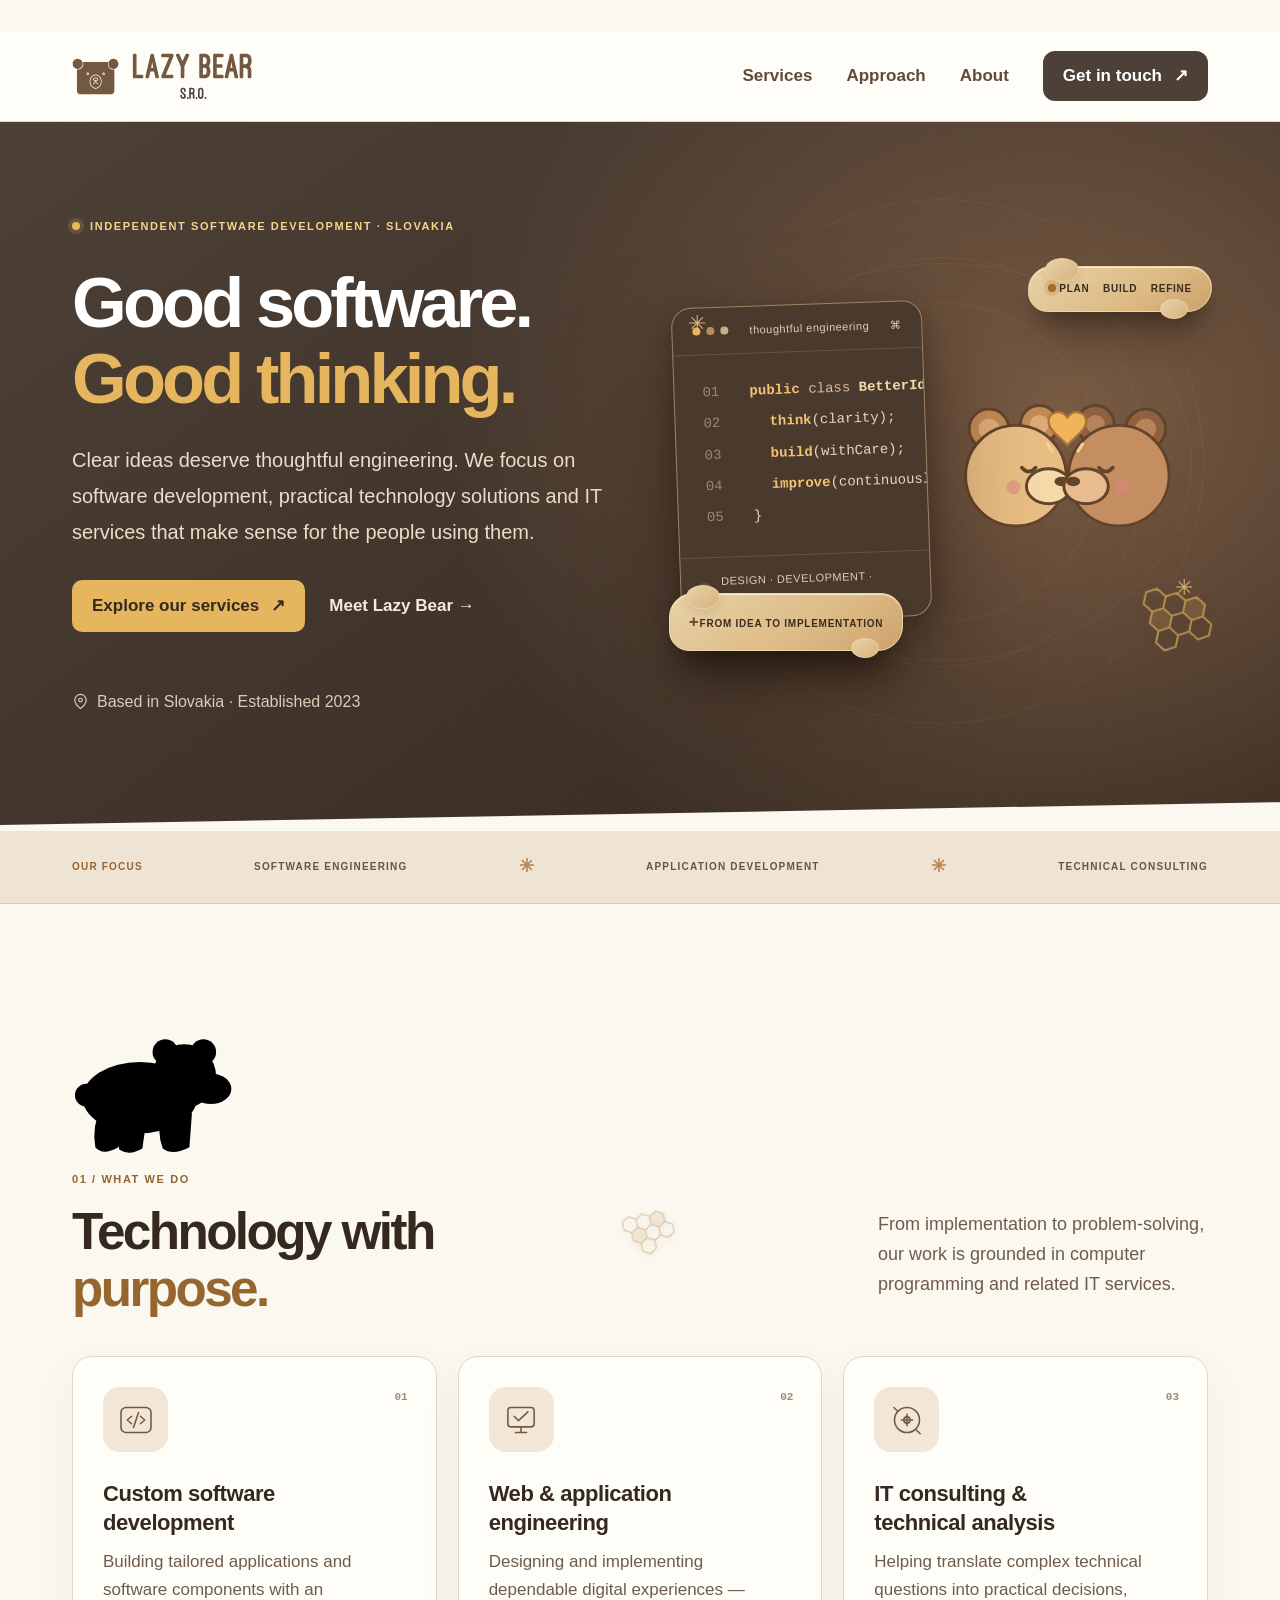
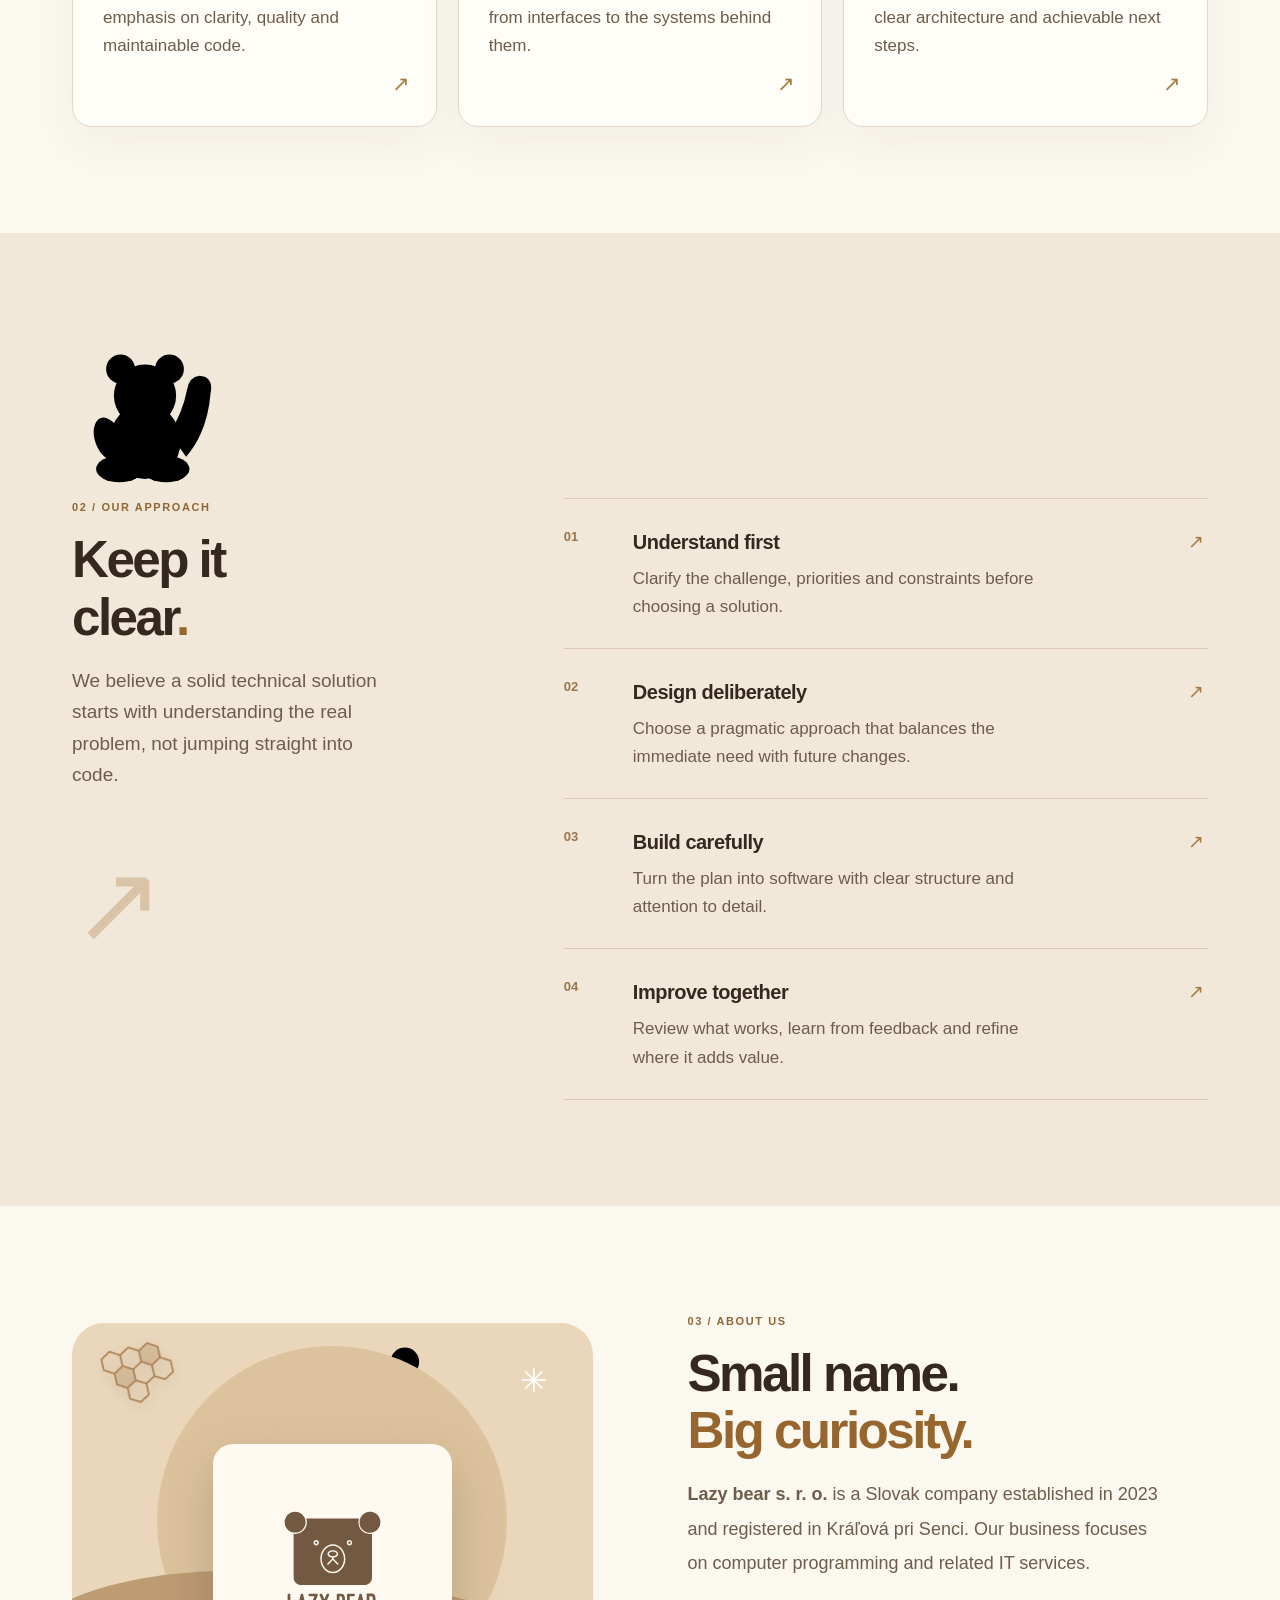
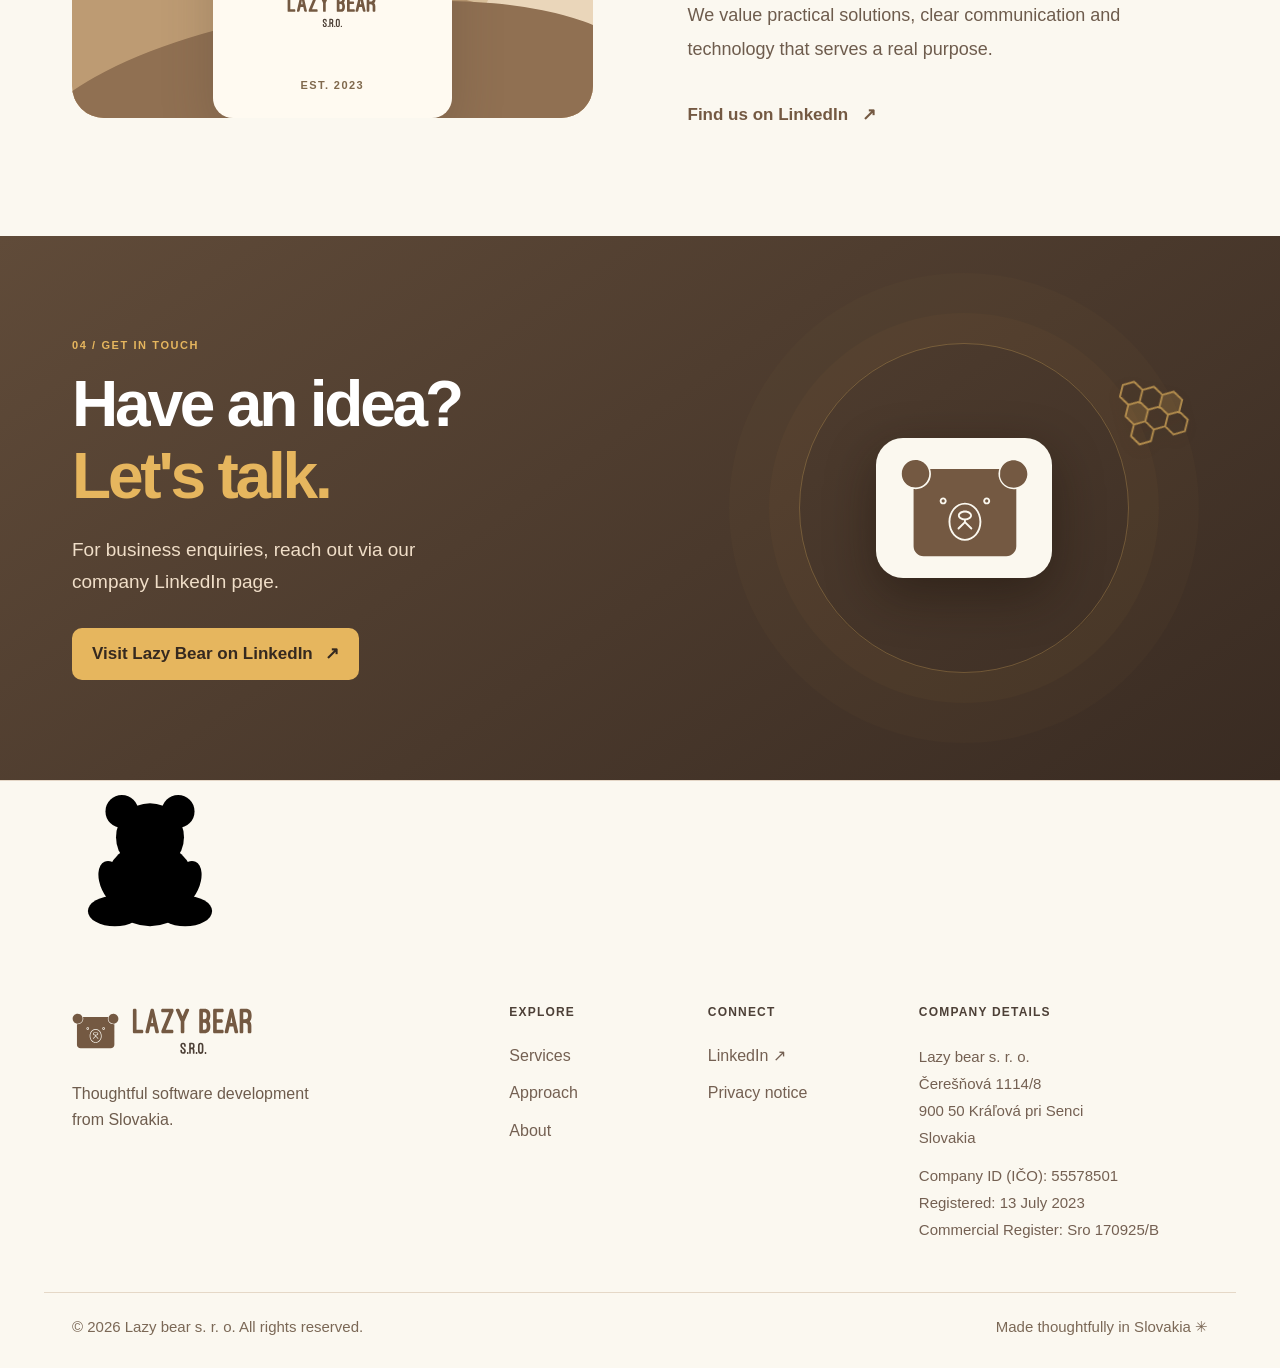
==== commit 9078cd91: "Add decorative bear silhouettes and hidden kissing-bears scene" ====
--- a/index.html
+++ b/index.html
@@ -17,6 +17,46 @@
 </head>
 <body>
 <a class="skip-link" href="#main">Skip to content</a>
+<svg class="bear-symbol-defs" xmlns="http://www.w3.org/2000/svg" width="0" height="0" aria-hidden="true" focusable="false">
+  <defs>
+    <symbol id="bear-pose-walking" viewBox="0 0 144 118">
+      <circle cx="22" cy="67" r="9"/>
+      <path d="M34 75Q26 92 29 108Q35 115 47 108L56 82Z"/>
+      <path d="M81 78Q77 95 82 109Q90 115 103 108L105 81Z"/>
+      <ellipse cx="64" cy="69" rx="45" ry="28"/>
+      <circle cx="99" cy="52" r="25"/>
+      <circle cx="84" cy="33" r="10"/><circle cx="114" cy="33" r="10"/>
+      <ellipse cx="120" cy="62" rx="16" ry="12"/>
+      <path d="M49 81Q43 96 48 110Q56 115 66 109L69 88Z"/>
+    </symbol>
+    <symbol id="bear-pose-sitting" viewBox="0 0 128 128">
+      <circle cx="40" cy="26" r="14"/><circle cx="88" cy="26" r="14"/>
+      <ellipse cx="64" cy="88" rx="38" ry="36"/>
+      <circle cx="64" cy="48" r="29"/>
+      <ellipse cx="64" cy="61" rx="16" ry="12"/>
+      <ellipse cx="34" cy="88" rx="12" ry="21" transform="rotate(-25 34 88)"/>
+      <ellipse cx="94" cy="88" rx="12" ry="21" transform="rotate(25 94 88)"/>
+      <ellipse cx="34" cy="111" rx="23" ry="13"/><ellipse cx="94" cy="111" rx="23" ry="13"/>
+    </symbol>
+    <symbol id="bear-pose-waving" viewBox="0 0 135 135">
+      <path d="M85 85Q97 66 101 45Q103 34 112 33Q125 34 122 49Q119 84 100 106Z"/>
+      <ellipse cx="63" cy="92" rx="32" ry="34"/>
+      <circle cx="63" cy="51" r="28"/>
+      <circle cx="41" cy="27" r="13"/><circle cx="85" cy="27" r="13"/>
+      <ellipse cx="63" cy="65" rx="15" ry="11"/>
+      <ellipse cx="30" cy="90" rx="12" ry="20" transform="rotate(-20 30 90)"/>
+      <ellipse cx="40" cy="117" rx="21" ry="12"/><ellipse cx="82" cy="117" rx="21" ry="12"/>
+    </symbol>
+    <symbol id="bear-pose-sleeping" viewBox="0 0 158 105">
+      <ellipse cx="73" cy="77" rx="64" ry="25"/>
+      <circle cx="115" cy="59" r="26"/>
+      <circle cx="99" cy="38" r="10"/><circle cx="130" cy="37" r="10"/>
+      <ellipse cx="139" cy="65" rx="16" ry="11"/>
+      <ellipse cx="38" cy="91" rx="23" ry="11"/>
+      <ellipse cx="95" cy="94" rx="23" ry="10"/>
+    </symbol>
+  </defs>
+</svg>
 <header class="site-header" id="top">
   <div class="wrap header-inner">
     <a class="logo" href="#top" aria-label="Lazy Bear — Home">
@@ -47,11 +87,11 @@
         </div>
         <div class="hero-location"><svg viewBox="0 0 24 24" width="17" height="17" aria-hidden="true"><path d="M20 10c0 6-8 12-8 12S4 16 4 10a8 8 0 1 1 16 0Z"/><circle cx="12" cy="10" r="2.6"/></svg> Based in Slovakia · Established 2023</div>
       </div>
-      <div class="hero-visual" aria-hidden="true">
-        <div class="art-grid"></div>
-        <div class="orbit orbit-one"></div><div class="orbit orbit-two"></div>
-        <div class="floating-tag tag-top"><span class="tag-indicator"></span> PLAN <span class="tag-divider"></span> BUILD <span class="tag-divider"></span> REFINE</div>
-        <div class="art-window">
+      <div class="hero-visual">
+        <div class="art-grid" aria-hidden="true"></div>
+        <div class="orbit orbit-one" aria-hidden="true"></div><div class="orbit orbit-two" aria-hidden="true"></div>
+        <div class="floating-tag tag-top" aria-hidden="true"><span class="tag-indicator"></span> PLAN <span class="tag-divider"></span> BUILD <span class="tag-divider"></span> REFINE</div>
+        <div class="art-window" aria-hidden="true">
           <div class="window-top"><span class="window-dots"><i></i><i></i><i></i></span><span>thoughtful engineering</span><span>⌘</span></div>
           <div class="art-code">
             <span class="line-number">01</span><span class="indent-0"><b>public</b> <em>class</em> <strong>BetterIdeas</strong> {</span>
@@ -62,8 +102,33 @@
           </div>
           <div class="window-bottom"><span class="pulse"></span> <span>DESIGN · DEVELOPMENT · DELIVERY</span></div>
         </div>
-        <div class="floating-tag tag-bottom"><span class="tag-plus">+</span> FROM IDEA TO IMPLEMENTATION</div>
-        <div class="art-cross art-cross-one">✳</div><div class="art-cross art-cross-two">✳</div>
+        <svg class="bear-kiss-scene" id="bear-kiss-scene" viewBox="0 0 240 115" aria-hidden="true" focusable="false">
+          <g stroke="#62442b" stroke-width="2.5" stroke-linejoin="round">
+            <g>
+              <circle cx="53" cy="29" r="17" fill="#c18a56"/><circle cx="96" cy="25" r="16" fill="#c18a56"/>
+              <circle cx="53" cy="29" r="9" fill="#ddaa79" stroke="none"/><circle cx="96" cy="25" r="8" fill="#ddaa79" stroke="none"/>
+              <circle cx="76" cy="69" r="43" fill="#e8bd84"/>
+              <ellipse cx="104" cy="78" rx="19" ry="15" fill="#f6d9a8"/>
+              <path d="M81 62Q87 69 93 62" fill="none" stroke-width="3" stroke-linecap="round"/>
+              <circle cx="74" cy="79" r="6" fill="#df947f" stroke="none" opacity=".75"/>
+              <ellipse cx="115" cy="74" rx="6" ry="4" fill="#62442b" stroke="none"/>
+            </g>
+            <g transform="translate(240 0) scale(-1 1)">
+              <circle cx="53" cy="29" r="17" fill="#8f603f"/><circle cx="96" cy="25" r="16" fill="#8f603f"/>
+              <circle cx="53" cy="29" r="9" fill="#b78358" stroke="none"/><circle cx="96" cy="25" r="8" fill="#b78358" stroke="none"/>
+              <circle cx="76" cy="69" r="43" fill="#c48e61"/>
+              <ellipse cx="104" cy="78" rx="19" ry="15" fill="#e8bc8e"/>
+              <path d="M81 62Q87 69 93 62" fill="none" stroke-width="3" stroke-linecap="round"/>
+              <circle cx="74" cy="79" r="6" fill="#d98579" stroke="none" opacity=".82"/>
+              <ellipse cx="115" cy="74" rx="6" ry="4" fill="#62442b" stroke="none"/>
+            </g>
+          </g>
+          <path d="M120 19C114 11 103 15 104 24C105 31 114 36 120 43C126 36 135 31 136 24C137 15 126 11 120 19Z" fill="#f0b45a" stroke="#ad7139" stroke-width="2"/>
+          <path d="M107 48l-4-6m30 0l-4 6" fill="none" stroke="#f2d58b" stroke-width="2.6" stroke-linecap="round"/>
+        </svg>
+        <button class="floating-tag tag-bottom" type="button" id="bear-kiss-trigger" aria-label="From idea to implementation"><span class="tag-plus" aria-hidden="true">+</span><span>FROM IDEA TO IMPLEMENTATION</span></button>
+        <span class="visually-hidden" id="bear-kiss-status" role="status" aria-live="polite"></span>
+        <div class="art-cross art-cross-one" aria-hidden="true">✳</div><div class="art-cross art-cross-two" aria-hidden="true">✳</div>
         <svg class="honeycomb honeycomb-hero" viewBox="0 0 106 84" aria-hidden="true" focusable="false"><path class="honeycomb-fill" d="M74 6L86 13L86 27L74 34L62 27L62 13Z M38 27L50 34L50 48L38 55L26 48L26 34Z"/><path class="honeycomb-outline" d="M26 6L38 13L38 27L26 34L14 27L14 13Z M50 6L62 13L62 27L50 34L38 27L38 13Z M74 6L86 13L86 27L74 34L62 27L62 13Z M38 27L50 34L50 48L38 55L26 48L26 34Z M62 27L74 34L74 48L62 55L50 48L50 34Z M86 27L98 34L98 48L86 55L74 48L74 34Z M50 48L62 55L62 69L50 76L38 69L38 55Z"/></svg>
       </div>
     </div>
@@ -75,6 +140,7 @@
   </section>
 
   <section class="services section" id="services" aria-labelledby="services-heading">
+    <svg class="bear-shadow bear-shadow-walking" aria-hidden="true" focusable="false"><use href="#bear-pose-walking"></use></svg>
     <div class="wrap">
       <div class="section-intro">
         <div><p class="overline">01 / WHAT WE DO</p><h2 id="services-heading">Technology with<br><span>purpose.</span></h2></div>
@@ -90,6 +156,7 @@
   </section>
 
   <section class="approach section" id="approach" aria-labelledby="approach-heading">
+    <svg class="bear-shadow bear-shadow-waving" aria-hidden="true" focusable="false"><use href="#bear-pose-waving"></use></svg>
     <div class="wrap approach-grid">
       <div class="approach-title"><p class="overline">02 / OUR APPROACH</p><h2 id="approach-heading">Keep it<br>clear<span>.</span></h2><p>We believe a solid technical solution starts with understanding the real problem, not jumping straight into code.</p><div class="approach-decoration" aria-hidden="true">↗</div></div>
       <ol class="steps">
@@ -103,7 +170,7 @@
 
   <section class="about section" id="about" aria-labelledby="about-heading">
     <div class="wrap about-grid">
-      <div class="about-art" aria-hidden="true"><div class="about-circle"></div><svg class="honeycomb honeycomb-about" viewBox="0 0 106 84" aria-hidden="true" focusable="false"><path class="honeycomb-fill" d="M74 6L86 13L86 27L74 34L62 27L62 13Z M38 27L50 34L50 48L38 55L26 48L26 34Z"/><path class="honeycomb-outline" d="M26 6L38 13L38 27L26 34L14 27L14 13Z M50 6L62 13L62 27L50 34L38 27L38 13Z M74 6L86 13L86 27L74 34L62 27L62 13Z M38 27L50 34L50 48L38 55L26 48L26 34Z M62 27L74 34L74 48L62 55L50 48L50 34Z M86 27L98 34L98 48L86 55L74 48L74 34Z M50 48L62 55L62 69L50 76L38 69L38 55Z"/></svg><div class="about-hill about-hill-back"></div><div class="about-hill about-hill-front"></div><div class="about-sign"><img class="brand-full" src="assets/lazy-bear-full-logo.svg" width="175" height="211" alt=""><span>EST. 2023</span></div><div class="about-spark">✳</div></div>
+      <div class="about-art" aria-hidden="true"><div class="about-circle"></div><svg class="honeycomb honeycomb-about" viewBox="0 0 106 84" aria-hidden="true" focusable="false"><path class="honeycomb-fill" d="M74 6L86 13L86 27L74 34L62 27L62 13Z M38 27L50 34L50 48L38 55L26 48L26 34Z"/><path class="honeycomb-outline" d="M26 6L38 13L38 27L26 34L14 27L14 13Z M50 6L62 13L62 27L50 34L38 27L38 13Z M74 6L86 13L86 27L74 34L62 27L62 13Z M38 27L50 34L50 48L38 55L26 48L26 34Z M62 27L74 34L74 48L62 55L50 48L50 34Z M86 27L98 34L98 48L86 55L74 48L74 34Z M50 48L62 55L62 69L50 76L38 69L38 55Z"/></svg><div class="about-hill about-hill-back"></div><div class="about-hill about-hill-front"></div><svg class="bear-shadow bear-shadow-sleeping" aria-hidden="true" focusable="false"><use href="#bear-pose-sleeping"></use></svg><div class="about-sign"><img class="brand-full" src="assets/lazy-bear-full-logo.svg" width="175" height="211" alt=""><span>EST. 2023</span></div><div class="about-spark">✳</div></div>
       <div class="about-content"><p class="overline">03 / ABOUT US</p><h2 id="about-heading">Small name.<br><span>Big curiosity.</span></h2><p><strong>Lazy bear s. r. o.</strong> is a Slovak company established in 2023 and registered in Kráľová pri Senci. Our business focuses on computer programming and related IT services.</p><p>We value practical solutions, clear communication and technology that serves a real purpose.</p><a class="inline-link" href="https://www.linkedin.com/company/lazy-bear-s-r-o/" target="_blank" rel="noopener noreferrer">Find us on LinkedIn <span aria-hidden="true">↗</span></a></div>
     </div>
   </section>
@@ -113,6 +180,7 @@
   </section>
 </main>
 <footer class="site-footer">
+  <svg class="bear-shadow bear-shadow-sitting" aria-hidden="true" focusable="false"><use href="#bear-pose-sitting"></use></svg>
   <div class="wrap footer-top"><div class="footer-brand"><a class="logo" href="#top" aria-label="Lazy Bear — Top of page"><img class="brand-icon" src="assets/lazy-bear-icon.svg" alt="" width="48" height="37"><img class="brand-wordmark" src="assets/lazy-bear-wordmark.svg" alt="" width="135" height="52"></a><p>Thoughtful software development<br>from Slovakia.</p></div><div class="footer-col"><h3>Explore</h3><a href="#services">Services</a><a href="#approach">Approach</a><a href="#about">About</a></div><div class="footer-col"><h3>Connect</h3><a href="https://www.linkedin.com/company/lazy-bear-s-r-o/" target="_blank" rel="noopener noreferrer">LinkedIn ↗</a><a href="privacy.html">Privacy notice</a></div><div class="footer-col business-details"><h3>Company details</h3><p>Lazy bear s. r. o.<br>Čerešňová 1114/8<br>900 50 Kráľová pri Senci<br>Slovakia</p><p>Company ID (IČO): 55578501<br>Registered: 13 July 2023<br>Commercial Register: Sro 170925/B</p></div></div>
   <div class="wrap footer-bottom"><span>© <span id="copyright-year">2026</span> Lazy bear s. r. o. All rights reserved.</span><span>Made thoughtfully in Slovakia <span aria-hidden="true">✳</span></span></div>
 </footer>
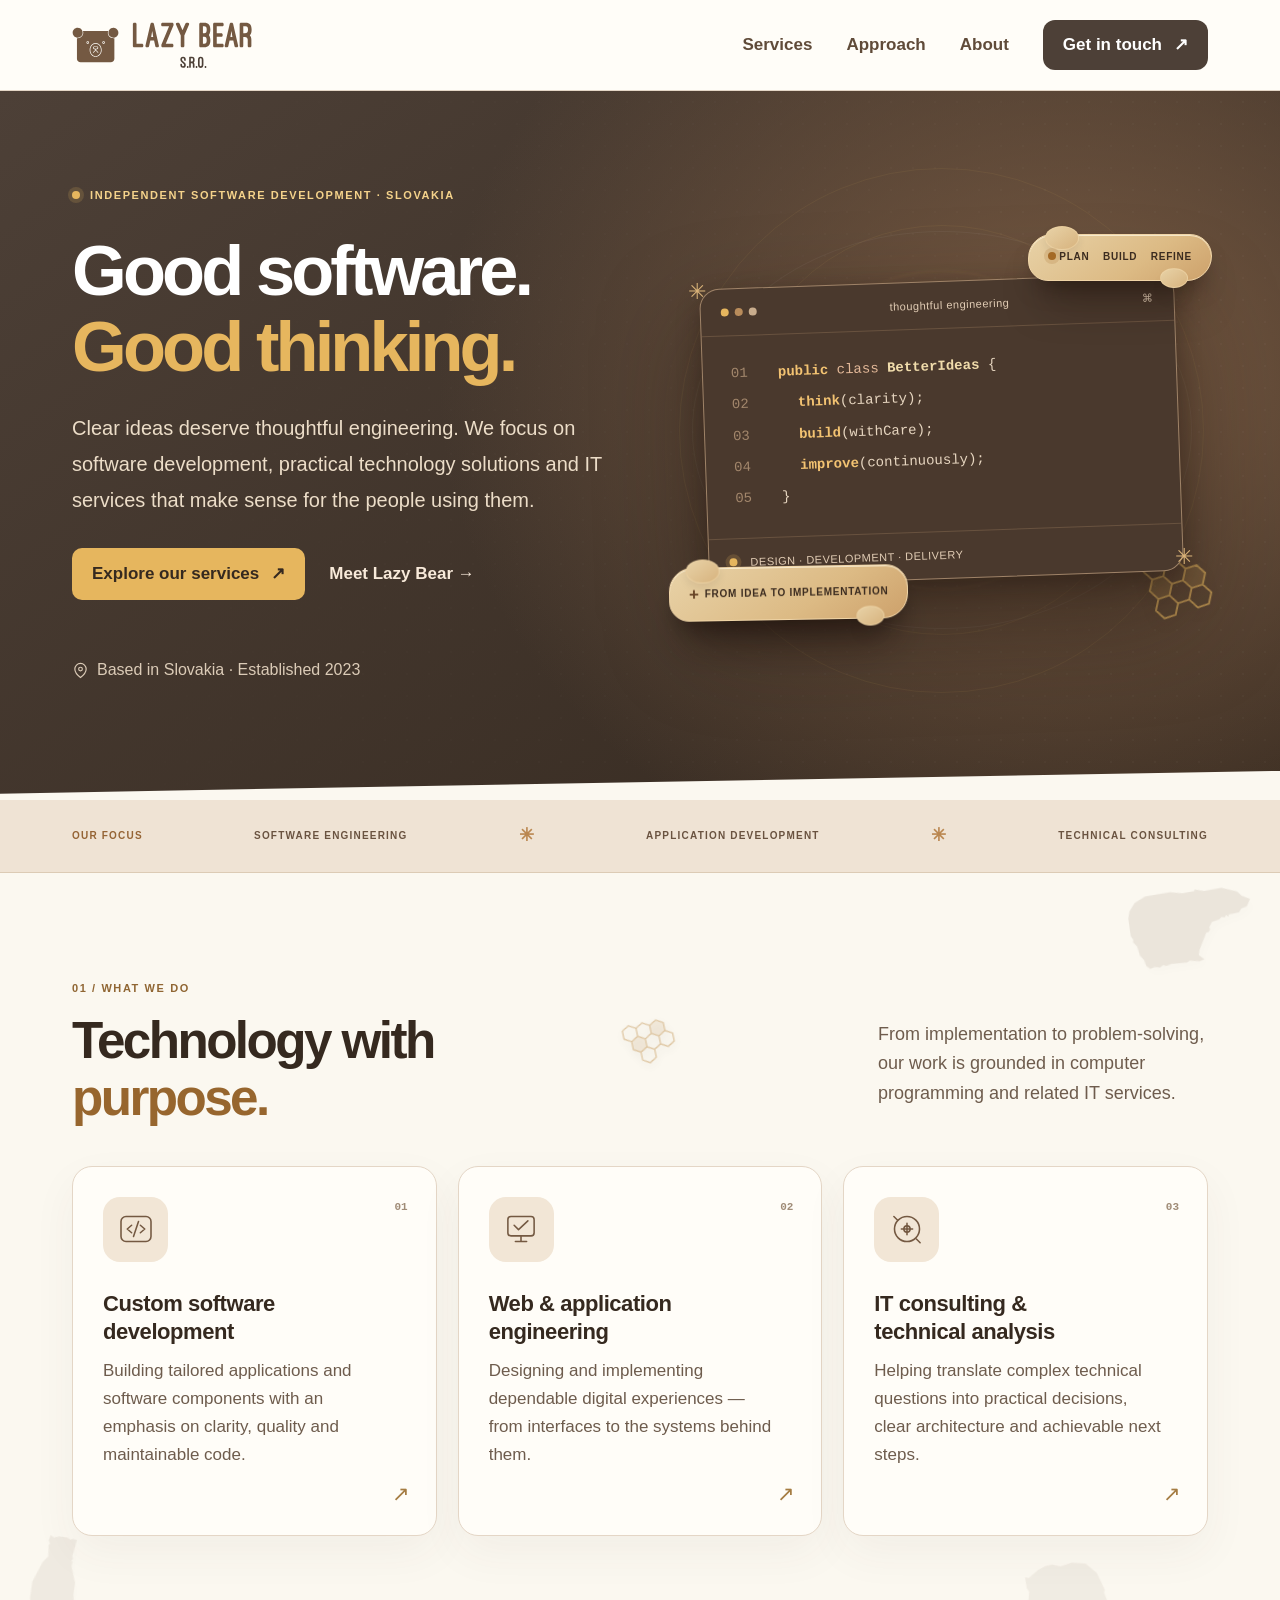
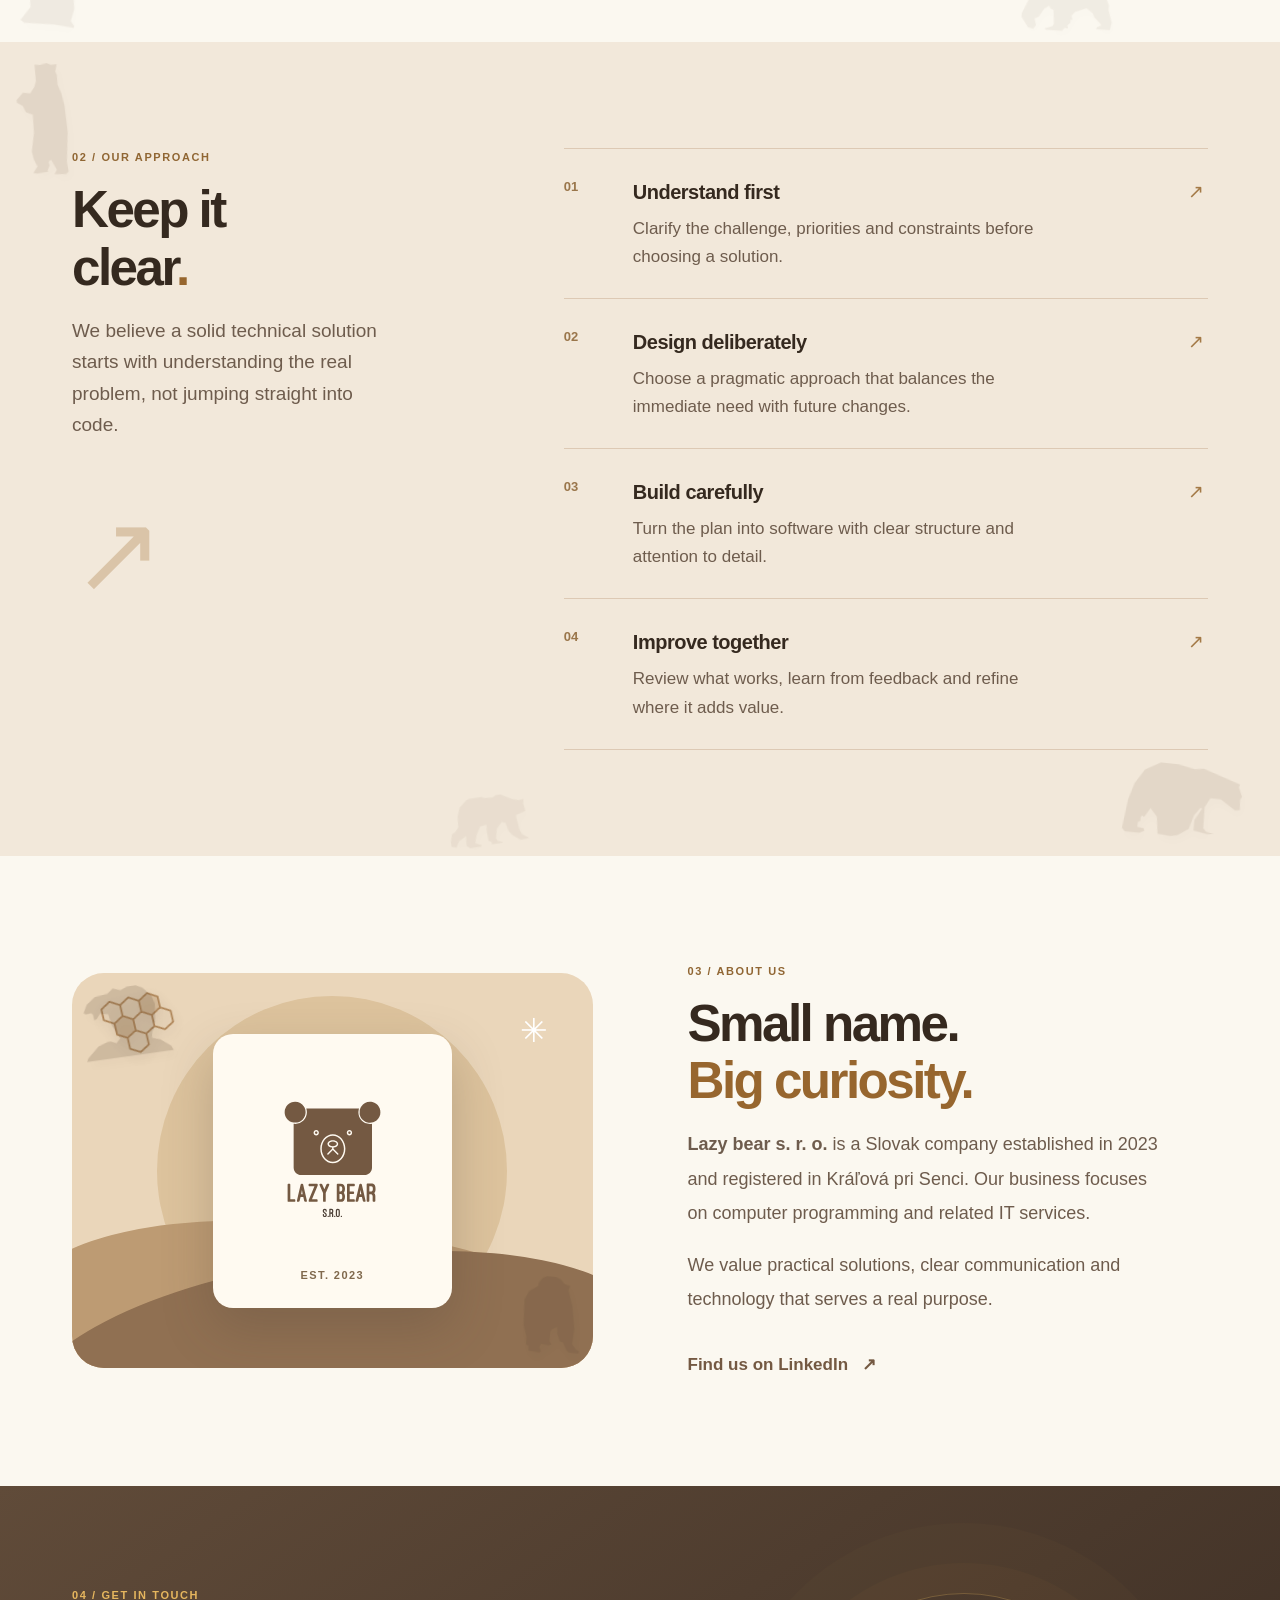
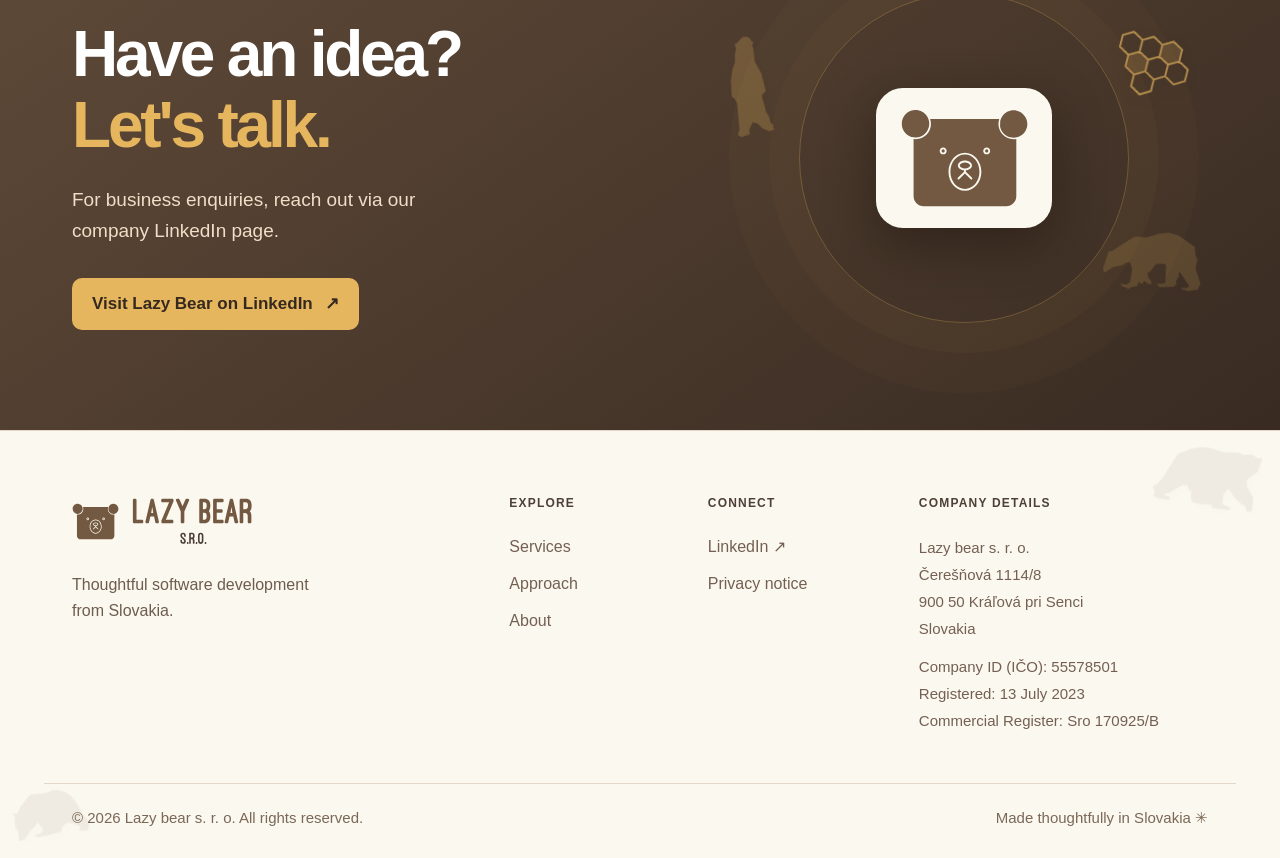
==== commit 91ec5844: "Use reference-inspired realistic bear silhouettes throughout Lazy Bear site" ====
--- a/index.html
+++ b/index.html
@@ -19,42 +19,18 @@
 <a class="skip-link" href="#main">Skip to content</a>
 <svg class="bear-symbol-defs" xmlns="http://www.w3.org/2000/svg" width="0" height="0" aria-hidden="true" focusable="false">
   <defs>
-    <symbol id="bear-pose-walking" viewBox="0 0 144 118">
-      <circle cx="22" cy="67" r="9"/>
-      <path d="M34 75Q26 92 29 108Q35 115 47 108L56 82Z"/>
-      <path d="M81 78Q77 95 82 109Q90 115 103 108L105 81Z"/>
-      <ellipse cx="64" cy="69" rx="45" ry="28"/>
-      <circle cx="99" cy="52" r="25"/>
-      <circle cx="84" cy="33" r="10"/><circle cx="114" cy="33" r="10"/>
-      <ellipse cx="120" cy="62" rx="16" ry="12"/>
-      <path d="M49 81Q43 96 48 110Q56 115 66 109L69 88Z"/>
-    </symbol>
-    <symbol id="bear-pose-sitting" viewBox="0 0 128 128">
-      <circle cx="40" cy="26" r="14"/><circle cx="88" cy="26" r="14"/>
-      <ellipse cx="64" cy="88" rx="38" ry="36"/>
-      <circle cx="64" cy="48" r="29"/>
-      <ellipse cx="64" cy="61" rx="16" ry="12"/>
-      <ellipse cx="34" cy="88" rx="12" ry="21" transform="rotate(-25 34 88)"/>
-      <ellipse cx="94" cy="88" rx="12" ry="21" transform="rotate(25 94 88)"/>
-      <ellipse cx="34" cy="111" rx="23" ry="13"/><ellipse cx="94" cy="111" rx="23" ry="13"/>
-    </symbol>
-    <symbol id="bear-pose-waving" viewBox="0 0 135 135">
-      <path d="M85 85Q97 66 101 45Q103 34 112 33Q125 34 122 49Q119 84 100 106Z"/>
-      <ellipse cx="63" cy="92" rx="32" ry="34"/>
-      <circle cx="63" cy="51" r="28"/>
-      <circle cx="41" cy="27" r="13"/><circle cx="85" cy="27" r="13"/>
-      <ellipse cx="63" cy="65" rx="15" ry="11"/>
-      <ellipse cx="30" cy="90" rx="12" ry="20" transform="rotate(-20 30 90)"/>
-      <ellipse cx="40" cy="117" rx="21" ry="12"/><ellipse cx="82" cy="117" rx="21" ry="12"/>
-    </symbol>
-    <symbol id="bear-pose-sleeping" viewBox="0 0 158 105">
-      <ellipse cx="73" cy="77" rx="64" ry="25"/>
-      <circle cx="115" cy="59" r="26"/>
-      <circle cx="99" cy="38" r="10"/><circle cx="130" cy="37" r="10"/>
-      <ellipse cx="139" cy="65" rx="16" ry="11"/>
-      <ellipse cx="38" cy="91" rx="23" ry="11"/>
-      <ellipse cx="95" cy="94" rx="23" ry="10"/>
-    </symbol>
+    <symbol id="bear-pose-standing" viewBox="0 0 84 210"><path d="M42 0 33 0 20 12 15 13 18 22 14 35 13 51 6 67 1 89 0 123 6 128 10 138 10 195 7 199 7 206 13 209 31 205 30 196 39 180 49 184 58 194 72 202 83 199 80 194 82 191 76 183 74 171 69 161 63 128 64 124 72 117 66 80 54 53 54 25 52 20 55 12 51 10 48 3Z"/></symbol>
+    <symbol id="bear-pose-profile" viewBox="0 0 176 105"><path d="M0 54 3 60 2 63 7 70 9 83 14 90 16 99 21 104 28 102 35 104 40 101 44 103 52 101 74 102 78 100 92 103 99 101 92 94 94 87 107 64 110 64 113 60 112 57 117 50 128 48 131 45 136 46 138 43 141 46 142 43 157 42 161 37 169 35 175 25 164 19 158 12 137 4 112 5 99 1 98 3 81 4 64 0 28 1 12 8 3 19 0 29Z"/></symbol>
+    <symbol id="bear-pose-leaning" viewBox="0 0 164 130"><path d="M14 23 6 38 10 41 20 40 23 43 24 54 29 52 36 43 51 46 55 67 67 94 59 102 49 97 43 97 25 103 3 123 0 129 163 129 159 120 141 106 126 101 128 89 132 85 133 74 136 73 140 38 135 22 121 6 109 0 93 0 80 5 66 0 55 8 31 11Z"/></symbol>
+    <symbol id="bear-pose-sitting" viewBox="0 0 94 156"><path d="M31 0 29 9 32 15 30 17 32 37 24 47 11 83 11 111 14 127 0 151 7 155 59 151 92 152 93 149 86 141 89 120 84 95 84 75 74 48 75 40 72 39 75 35 73 31 77 2 70 1 66 3 60 0 46 0 38 3Z"/></symbol>
+    <symbol id="bear-pose-striding" viewBox="0 0 180 102"><path d="M0 77 4 81 3 91 12 94 31 94 29 88 22 88 21 85 29 82 51 66 55 68 57 66 61 75 65 75 66 90 69 94 79 96 102 95 102 100 129 101 133 100 134 97 119 92 120 75 126 66 131 69 138 79 147 86 149 85 150 89 157 90 162 100 168 100 170 98 170 76 158 59 156 50 159 44 173 32 179 8 171 9 160 4 148 6 136 3 113 5 90 0 76 0 56 5 39 14 34 20 15 58 5 72 2 71Z"/></symbol>
+    <symbol id="bear-pose-lumbering" viewBox="0 0 139 107"><path d="M110 13 92 0 71 0 54 7 41 5 31 8 20 15 7 28 1 27 5 44 9 49 9 61 0 82 0 88 11 103 19 105 23 99 20 89 26 86 34 73 41 68 43 72 48 74 50 95 48 99 36 103 39 105 63 105 67 100 72 101 71 96 75 92 75 87 78 87 76 81 81 75 98 68 108 75 111 81 121 90 122 93 116 96 115 99 136 99 138 87 132 69 132 61 123 42 124 38Z"/></symbol>
+    <symbol id="bear-pose-prowling" viewBox="0 0 146 91"><path d="M0 86 4 90 22 90 28 87 27 84 19 83 19 77 22 75 22 70 24 68 26 70 33 58 42 68 45 89 61 90 70 88 83 79 88 61 95 51 97 52 89 67 89 80 106 83 115 82 105 80 101 76 100 50 106 38 119 38 138 50 144 49 143 36 145 32 140 21 141 17 94 2 83 4 62 0 40 0 21 11 10 29 4 50Z"/></symbol>
+    <symbol id="bear-pose-upright" viewBox="0 0 86 205"><path d="M40 0 39 30 35 40 26 51 13 48 0 60 0 65 10 72 14 84 26 90 24 123 16 156 18 171 23 184 14 195 21 197 42 196 40 194 45 185 44 178 49 175 57 194 52 202 73 204 78 200 77 183 85 128 85 80 82 57 77 41 78 24 76 17 80 4 70 4 62 0 49 2Z"/></symbol>
+    <symbol id="bear-pose-resting" viewBox="0 0 97 126"><path d="M26 3 20 12 20 17 6 27 0 41 3 83 9 100 10 113 14 115 15 123 33 124 35 122 32 115 34 110 46 111 51 109 47 104 47 89 49 85 57 80 58 90 64 103 69 104 76 116 80 119 96 119 96 115 91 113 84 105 85 80 78 44 69 19 71 12 62 10 55 3 47 0 33 0Z"/></symbol>
+    <symbol id="bear-pose-foraging" viewBox="0 0 181 112"><path d="M180 86 168 59 170 44 165 34 163 21 131 3 113 0 97 3 72 13 54 13 48 16 13 44 7 45 0 78 3 85 18 73 36 67 41 62 48 61 53 72 52 96 46 102 34 102 40 107 48 108 49 111 55 106 65 103 68 94 73 99 77 92 86 97 91 96 89 90 83 85 84 82 81 78 83 75 85 76 95 59 111 57 114 60 116 91 111 94 100 95 107 101 132 97 137 92 135 87 140 76 138 74 140 69 160 93 156 97 146 97 147 100 159 102 176 98Z"/></symbol>
+    <symbol id="bear-pose-strolling" viewBox="0 0 164 103"><path d="M0 83 0 93 10 96 17 84 33 76 31 96 38 102 61 102 62 99 50 93 55 77 65 61 79 59 77 71 78 93 83 95 84 101 106 101 106 99 97 96 94 90 99 70 112 57 113 60 118 61 122 79 129 89 144 101 162 100 149 90 145 80 142 49 163 43 161 27 163 18 153 19 139 14 117 1 107 1 100 5 83 3 77 0 51 0 45 2 29 15 22 33 20 55 12 64 5 67Z"/></symbol>
+    <symbol id="bear-pose-sniffing" viewBox="0 0 163 102"><path d="M162 82 159 71 150 61 142 36 130 17 120 8 104 1 93 0 76 5 46 4 40 6 18 28 9 42 0 39 4 49 2 59 3 74 7 80 7 101 19 99 33 83 46 73 51 65 61 81 61 85 55 90 44 92 43 95 49 98 97 93 101 90 104 81 116 74 121 77 125 76 143 87 138 94 144 96 146 94 148 96 159 95Z"/></symbol>
   </defs>
 </svg>
 <header class="site-header" id="top">
@@ -140,7 +116,9 @@
   </section>
 
   <section class="services section" id="services" aria-labelledby="services-heading">
-    <svg class="bear-shadow bear-shadow-walking" aria-hidden="true" focusable="false"><use href="#bear-pose-walking"></use></svg>
+    <svg class="bear-shadow bear-shadow-services-profile" aria-hidden="true" focusable="false"><use href="#bear-pose-profile"></use></svg>
+    <svg class="bear-shadow bear-shadow-services-sit" aria-hidden="true" focusable="false"><use href="#bear-pose-sitting"></use></svg>
+    <svg class="bear-shadow bear-shadow-services-lumber" aria-hidden="true" focusable="false"><use href="#bear-pose-lumbering"></use></svg>
     <div class="wrap">
       <div class="section-intro">
         <div><p class="overline">01 / WHAT WE DO</p><h2 id="services-heading">Technology with<br><span>purpose.</span></h2></div>
@@ -156,7 +134,9 @@
   </section>
 
   <section class="approach section" id="approach" aria-labelledby="approach-heading">
-    <svg class="bear-shadow bear-shadow-waving" aria-hidden="true" focusable="false"><use href="#bear-pose-waving"></use></svg>
+    <svg class="bear-shadow bear-shadow-approach-upright" aria-hidden="true" focusable="false"><use href="#bear-pose-upright"></use></svg>
+    <svg class="bear-shadow bear-shadow-approach-prowl" aria-hidden="true" focusable="false"><use href="#bear-pose-prowling"></use></svg>
+    <svg class="bear-shadow bear-shadow-approach-stroll" aria-hidden="true" focusable="false"><use href="#bear-pose-strolling"></use></svg>
     <div class="wrap approach-grid">
       <div class="approach-title"><p class="overline">02 / OUR APPROACH</p><h2 id="approach-heading">Keep it<br>clear<span>.</span></h2><p>We believe a solid technical solution starts with understanding the real problem, not jumping straight into code.</p><div class="approach-decoration" aria-hidden="true">↗</div></div>
       <ol class="steps">
@@ -170,17 +150,18 @@
 
   <section class="about section" id="about" aria-labelledby="about-heading">
     <div class="wrap about-grid">
-      <div class="about-art" aria-hidden="true"><div class="about-circle"></div><svg class="honeycomb honeycomb-about" viewBox="0 0 106 84" aria-hidden="true" focusable="false"><path class="honeycomb-fill" d="M74 6L86 13L86 27L74 34L62 27L62 13Z M38 27L50 34L50 48L38 55L26 48L26 34Z"/><path class="honeycomb-outline" d="M26 6L38 13L38 27L26 34L14 27L14 13Z M50 6L62 13L62 27L50 34L38 27L38 13Z M74 6L86 13L86 27L74 34L62 27L62 13Z M38 27L50 34L50 48L38 55L26 48L26 34Z M62 27L74 34L74 48L62 55L50 48L50 34Z M86 27L98 34L98 48L86 55L74 48L74 34Z M50 48L62 55L62 69L50 76L38 69L38 55Z"/></svg><div class="about-hill about-hill-back"></div><div class="about-hill about-hill-front"></div><svg class="bear-shadow bear-shadow-sleeping" aria-hidden="true" focusable="false"><use href="#bear-pose-sleeping"></use></svg><div class="about-sign"><img class="brand-full" src="assets/lazy-bear-full-logo.svg" width="175" height="211" alt=""><span>EST. 2023</span></div><div class="about-spark">✳</div></div>
+      <div class="about-art" aria-hidden="true"><div class="about-circle"></div><svg class="honeycomb honeycomb-about" viewBox="0 0 106 84" aria-hidden="true" focusable="false"><path class="honeycomb-fill" d="M74 6L86 13L86 27L74 34L62 27L62 13Z M38 27L50 34L50 48L38 55L26 48L26 34Z"/><path class="honeycomb-outline" d="M26 6L38 13L38 27L26 34L14 27L14 13Z M50 6L62 13L62 27L50 34L38 27L38 13Z M74 6L86 13L86 27L74 34L62 27L62 13Z M38 27L50 34L50 48L38 55L26 48L26 34Z M62 27L74 34L74 48L62 55L50 48L50 34Z M86 27L98 34L98 48L86 55L74 48L74 34Z M50 48L62 55L62 69L50 76L38 69L38 55Z"/></svg><div class="about-hill about-hill-back"></div><div class="about-hill about-hill-front"></div><svg class="bear-shadow bear-shadow-about-lean" aria-hidden="true" focusable="false"><use href="#bear-pose-leaning"></use></svg><svg class="bear-shadow bear-shadow-about-rest" aria-hidden="true" focusable="false"><use href="#bear-pose-resting"></use></svg><div class="about-sign"><img class="brand-full" src="assets/lazy-bear-full-logo.svg" width="175" height="211" alt=""><span>EST. 2023</span></div><div class="about-spark">✳</div></div>
       <div class="about-content"><p class="overline">03 / ABOUT US</p><h2 id="about-heading">Small name.<br><span>Big curiosity.</span></h2><p><strong>Lazy bear s. r. o.</strong> is a Slovak company established in 2023 and registered in Kráľová pri Senci. Our business focuses on computer programming and related IT services.</p><p>We value practical solutions, clear communication and technology that serves a real purpose.</p><a class="inline-link" href="https://www.linkedin.com/company/lazy-bear-s-r-o/" target="_blank" rel="noopener noreferrer">Find us on LinkedIn <span aria-hidden="true">↗</span></a></div>
     </div>
   </section>
 
   <section class="contact-section" id="contact" aria-labelledby="contact-heading">
-    <div class="wrap contact-grid"><div><p class="overline light-overline">04 / GET IN TOUCH</p><h2 id="contact-heading">Have an idea?<br><span>Let's talk.</span></h2><p>For business enquiries, reach out via our company LinkedIn page.</p><a class="btn btn-bright" href="https://www.linkedin.com/company/lazy-bear-s-r-o/" target="_blank" rel="noopener noreferrer">Visit Lazy Bear on LinkedIn <span aria-hidden="true">↗</span></a></div><div class="contact-symbol" aria-hidden="true"><span class="contact-ring"></span><svg class="honeycomb honeycomb-contact" viewBox="0 0 106 84" aria-hidden="true" focusable="false"><path class="honeycomb-fill" d="M74 6L86 13L86 27L74 34L62 27L62 13Z M38 27L50 34L50 48L38 55L26 48L26 34Z"/><path class="honeycomb-outline" d="M26 6L38 13L38 27L26 34L14 27L14 13Z M50 6L62 13L62 27L50 34L38 27L38 13Z M74 6L86 13L86 27L74 34L62 27L62 13Z M38 27L50 34L50 48L38 55L26 48L26 34Z M62 27L74 34L74 48L62 55L50 48L50 34Z M86 27L98 34L98 48L86 55L74 48L74 34Z M50 48L62 55L62 69L50 76L38 69L38 55Z"/></svg><img class="brand-contact-icon" src="assets/lazy-bear-icon.svg" width="176" height="135" alt=""></div></div>
+    <div class="wrap contact-grid"><div><p class="overline light-overline">04 / GET IN TOUCH</p><h2 id="contact-heading">Have an idea?<br><span>Let's talk.</span></h2><p>For business enquiries, reach out via our company LinkedIn page.</p><a class="btn btn-bright" href="https://www.linkedin.com/company/lazy-bear-s-r-o/" target="_blank" rel="noopener noreferrer">Visit Lazy Bear on LinkedIn <span aria-hidden="true">↗</span></a></div><div class="contact-symbol" aria-hidden="true"><span class="contact-ring"></span><svg class="bear-shadow bear-shadow-contact-stand" aria-hidden="true" focusable="false"><use href="#bear-pose-standing"></use></svg><svg class="bear-shadow bear-shadow-contact-forage" aria-hidden="true" focusable="false"><use href="#bear-pose-foraging"></use></svg><svg class="honeycomb honeycomb-contact" viewBox="0 0 106 84" aria-hidden="true" focusable="false"><path class="honeycomb-fill" d="M74 6L86 13L86 27L74 34L62 27L62 13Z M38 27L50 34L50 48L38 55L26 48L26 34Z"/><path class="honeycomb-outline" d="M26 6L38 13L38 27L26 34L14 27L14 13Z M50 6L62 13L62 27L50 34L38 27L38 13Z M74 6L86 13L86 27L74 34L62 27L62 13Z M38 27L50 34L50 48L38 55L26 48L26 34Z M62 27L74 34L74 48L62 55L50 48L50 34Z M86 27L98 34L98 48L86 55L74 48L74 34Z M50 48L62 55L62 69L50 76L38 69L38 55Z"/></svg><img class="brand-contact-icon" src="assets/lazy-bear-icon.svg" width="176" height="135" alt=""></div></div>
   </section>
 </main>
 <footer class="site-footer">
-  <svg class="bear-shadow bear-shadow-sitting" aria-hidden="true" focusable="false"><use href="#bear-pose-sitting"></use></svg>
+  <svg class="bear-shadow bear-shadow-footer-stride" aria-hidden="true" focusable="false"><use href="#bear-pose-striding"></use></svg>
+  <svg class="bear-shadow bear-shadow-footer-sniff" aria-hidden="true" focusable="false"><use href="#bear-pose-sniffing"></use></svg>
   <div class="wrap footer-top"><div class="footer-brand"><a class="logo" href="#top" aria-label="Lazy Bear — Top of page"><img class="brand-icon" src="assets/lazy-bear-icon.svg" alt="" width="48" height="37"><img class="brand-wordmark" src="assets/lazy-bear-wordmark.svg" alt="" width="135" height="52"></a><p>Thoughtful software development<br>from Slovakia.</p></div><div class="footer-col"><h3>Explore</h3><a href="#services">Services</a><a href="#approach">Approach</a><a href="#about">About</a></div><div class="footer-col"><h3>Connect</h3><a href="https://www.linkedin.com/company/lazy-bear-s-r-o/" target="_blank" rel="noopener noreferrer">LinkedIn ↗</a><a href="privacy.html">Privacy notice</a></div><div class="footer-col business-details"><h3>Company details</h3><p>Lazy bear s. r. o.<br>Čerešňová 1114/8<br>900 50 Kráľová pri Senci<br>Slovakia</p><p>Company ID (IČO): 55578501<br>Registered: 13 July 2023<br>Commercial Register: Sro 170925/B</p></div></div>
   <div class="wrap footer-bottom"><span>© <span id="copyright-year">2026</span> Lazy bear s. r. o. All rights reserved.</span><span>Made thoughtfully in Slovakia <span aria-hidden="true">✳</span></span></div>
 </footer>
--- a/styles.css
+++ b/styles.css
@@ -71,16 +71,38 @@
 .floating-tag::before{width:32px;height:22px;top:-9px;left:16px;box-shadow:0 4px 9px #170b0414}
 .floating-tag::after{width:26px;height:18px;right:23px;bottom:-8px;box-shadow:0 11px 17px -9px #18090599}
 .tag-top{top:19px;right:-4px;animation:cloud-drift-top 7s ease-in-out infinite}
-.tag-bottom{bottom:26px;left:-7px;animation:cloud-drift-bottom 8.5s ease-in-out infinite}
+/* The lower cloud is a real keyboard-accessible button and holds an easter egg. */
+.tag-bottom{
+  bottom:26px;left:-7px;display:inline-flex;align-items:center;gap:5px;
+  white-space:nowrap;line-height:1.4;cursor:pointer;
+  transform:translate3d(0,0,0) rotate(-1deg);
+  transition:transform .72s cubic-bezier(.18,.82,.22,1);
+}
+.tag-bottom:hover{transform:translate3d(0,-4px,0) rotate(-1deg)}
+.hero-visual.is-kissing .tag-bottom,
+.hero-visual.is-kissing .tag-bottom:hover{
+  transform:translate3d(247px,-6px,0) rotate(10deg);
+}
+.bear-kiss-scene{
+  position:absolute;z-index:3;left:-7px;bottom:11px;width:240px;height:auto;
+  opacity:0;visibility:hidden;pointer-events:none;
+  transform:translateY(12px) scale(.94);
+  filter:drop-shadow(0 13px 12px #1c0c075e);
+  transition:opacity .38s ease,transform .55s ease,visibility 0s linear .55s;
+}
+.hero-visual.is-kissing .bear-kiss-scene{
+  opacity:1;visibility:visible;transform:translateY(0) scale(1);
+  transition:opacity .38s ease .18s,transform .55s ease .12s,visibility 0s;
+}
+.visually-hidden{
+  position:absolute;width:1px;height:1px;padding:0;margin:-1px;overflow:hidden;
+  clip:rect(0,0,0,0);white-space:nowrap;border:0;
+}
 .tag-indicator{background:#a46a26;box-shadow:0 0 0 4px #a76f2f33}
 .tag-divider{padding-inline:5px;color:#855c35}.tag-plus{color:#684527;font-size:17px}
 @keyframes cloud-drift-top{
   0%,100%{transform:translateY(0) rotate(1deg)}
   50%{transform:translateY(-7px) rotate(.25deg)}
-}
-@keyframes cloud-drift-bottom{
-  0%,100%{transform:translateY(0) rotate(-1deg)}
-  50%{transform:translateY(-5px) rotate(.2deg)}
 }
 .art-cross{position:absolute;z-index:2;color:#d9b278;font-size:22px}.art-cross-one{left:12px;top:59px}.art-cross-two{right:15px;bottom:70px}
 /* Small outlined honeycomb clusters: decorative only, never interactive. */
@@ -102,6 +124,24 @@
 .section-intro>p{max-width:330px;color:var(--sub);font-size:18px}
 h2{font-size:clamp(36px,4vw,55px);line-height:1.12;letter-spacing:-.05em;margin:0;font-weight:760}
 h2 span{color:#97662e}
+/* Realistic bear silhouette contours traced from the supplied reference;
+   kept behind copy with restrained opacity and deliberately scattered positions. */
+.bear-symbol-defs{position:absolute;width:0;height:0;overflow:hidden;pointer-events:none}
+.bear-shadow{position:absolute;z-index:0;display:block;fill:currentColor;pointer-events:none;filter:drop-shadow(3px 6px 5px #37251b1a)}
+.services,.approach,.site-footer{position:relative;isolation:isolate;overflow:hidden}
+.services>.wrap,.approach>.wrap,.site-footer>.wrap{position:relative;z-index:1}
+.bear-shadow-services-profile{top:16px;right:2%;width:124px;height:75px;color:#745942;opacity:.115;transform:rotate(-8deg)}
+.bear-shadow-services-sit{left:2%;bottom:15px;width:55px;height:91px;color:#745942;opacity:.08;transform:rotate(8deg)}
+.bear-shadow-services-lumber{right:13%;bottom:9px;width:91px;height:71px;color:#745942;opacity:.07;transform:rotate(4deg)}
+.bear-shadow-approach-upright{top:22px;left:1.5%;width:48px;height:113px;color:#745942;opacity:.12;transform:rotate(-7deg)}
+.bear-shadow-approach-prowl{right:3%;bottom:17px;width:117px;height:75px;color:#745942;opacity:.115;transform:rotate(6deg)}
+.bear-shadow-approach-stroll{left:35%;bottom:10px;width:79px;height:50px;color:#745942;opacity:.065;transform:rotate(-9deg)}
+.bear-shadow-about-lean{z-index:1;left:10px;top:14px;width:88px;height:70px;color:#604b39;opacity:.20;transform:rotate(-8deg)}
+.bear-shadow-about-rest{z-index:1;right:10px;bottom:13px;width:60px;height:78px;color:#604b39;opacity:.18;transform:rotate(6deg)}
+.bear-shadow-contact-stand{z-index:1;left:2%;top:12px;width:40px;height:103px;color:#e6b65e;opacity:.24;transform:rotate(-5deg)}
+.bear-shadow-contact-forage{z-index:1;right:1%;bottom:0;width:99px;height:62px;color:#e6b65e;opacity:.17;transform:rotate(6deg)}
+.bear-shadow-footer-stride{right:1.5%;top:15px;width:107px;height:64px;color:#745942;opacity:.075;transform:rotate(6deg)}
+.bear-shadow-footer-sniff{left:1%;bottom:20px;width:75px;height:48px;color:#745942;opacity:.075;transform:rotate(-7deg)}
 .services-grid{display:grid;grid-template-columns:repeat(3,minmax(0,1fr));gap:21px}
 .service-card{position:relative;min-height:325px;padding:30px 30px 66px;border-radius:20px;background:var(--cream);border:1px solid var(--line);box-shadow:0 17px 45px #4d40370d}
 .service-icon{width:65px;height:65px;border-radius:17px;background:#f2e6d6;display:grid;place-items:center;color:#745942}
@@ -162,6 +202,8 @@
 .legal-page a:not(.legal-top){color:#745942;text-decoration:underline}
 @media(max-width:1040px){
   .honeycomb-services{display:none}
+  .bear-shadow-services-profile{right:1%;width:105px}
+  .bear-shadow-footer-stride{right:1%;width:92px}
   .hero-grid{gap:24px}.art-window{max-width:420px}
   .about-grid{gap:50px}.approach-grid{gap:50px}
 }
@@ -187,6 +229,18 @@
   .floating-tag::before{width:23px;height:16px;top:-7px;left:13px}
   .floating-tag::after{width:20px;height:13px;bottom:-6px;right:14px}
   .tag-top{top:0;right:0}.tag-bottom{bottom:5px;left:0}
+  .hero-visual.is-kissing .tag-bottom,
+  .hero-visual.is-kissing .tag-bottom:hover{transform:translate3d(180px,15px,0) rotate(10deg)}
+  .bear-kiss-scene{bottom:-6px;left:-5px;width:210px}
+  .bear-shadow-services-profile,.bear-shadow-services-lumber,
+  .bear-shadow-approach-stroll,.bear-shadow-contact-forage,
+  .bear-shadow-footer-stride,.bear-shadow-footer-sniff{display:none}
+  .bear-shadow-services-sit{left:-10px;bottom:8px;width:42px;height:68px;opacity:.06}
+  .bear-shadow-approach-upright{left:-10px;top:9px;width:35px;height:84px;opacity:.07}
+  .bear-shadow-approach-prowl{right:-12px;bottom:8px;width:80px;height:51px;opacity:.08}
+  .bear-shadow-about-lean{left:3px;top:12px;width:62px;height:50px;opacity:.15}
+  .bear-shadow-about-rest{right:3px;bottom:12px;width:45px;height:59px;opacity:.14}
+  .bear-shadow-contact-stand{left:0;top:10px;width:33px;height:82px;opacity:.16}
   .honeycomb-hero{right:-17px;bottom:-4px;transform:rotate(12deg) scale(.62)}
   .honeycomb-about{left:-11px;top:-7px;transform:rotate(-13deg) scale(.6)}
   .honeycomb-contact{right:-13px;top:-10px;transform:rotate(14deg) scale(.62)}
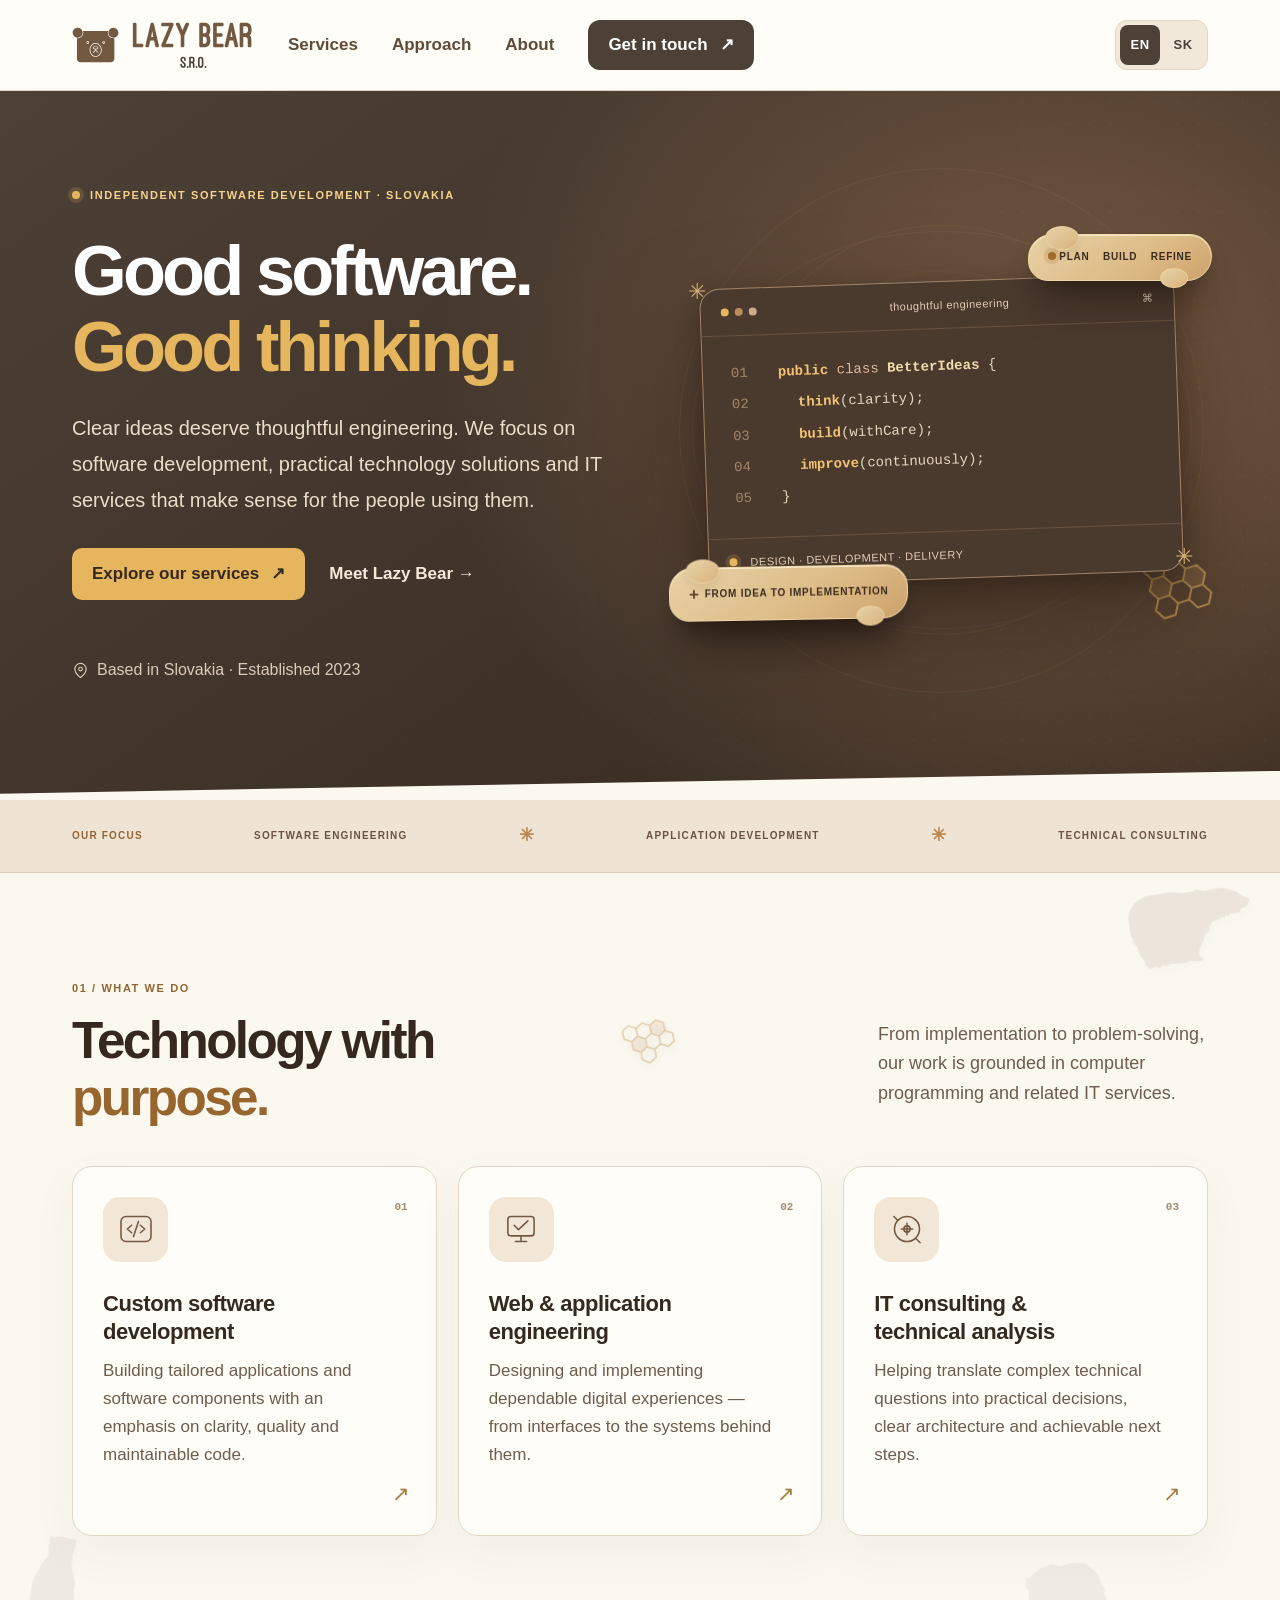
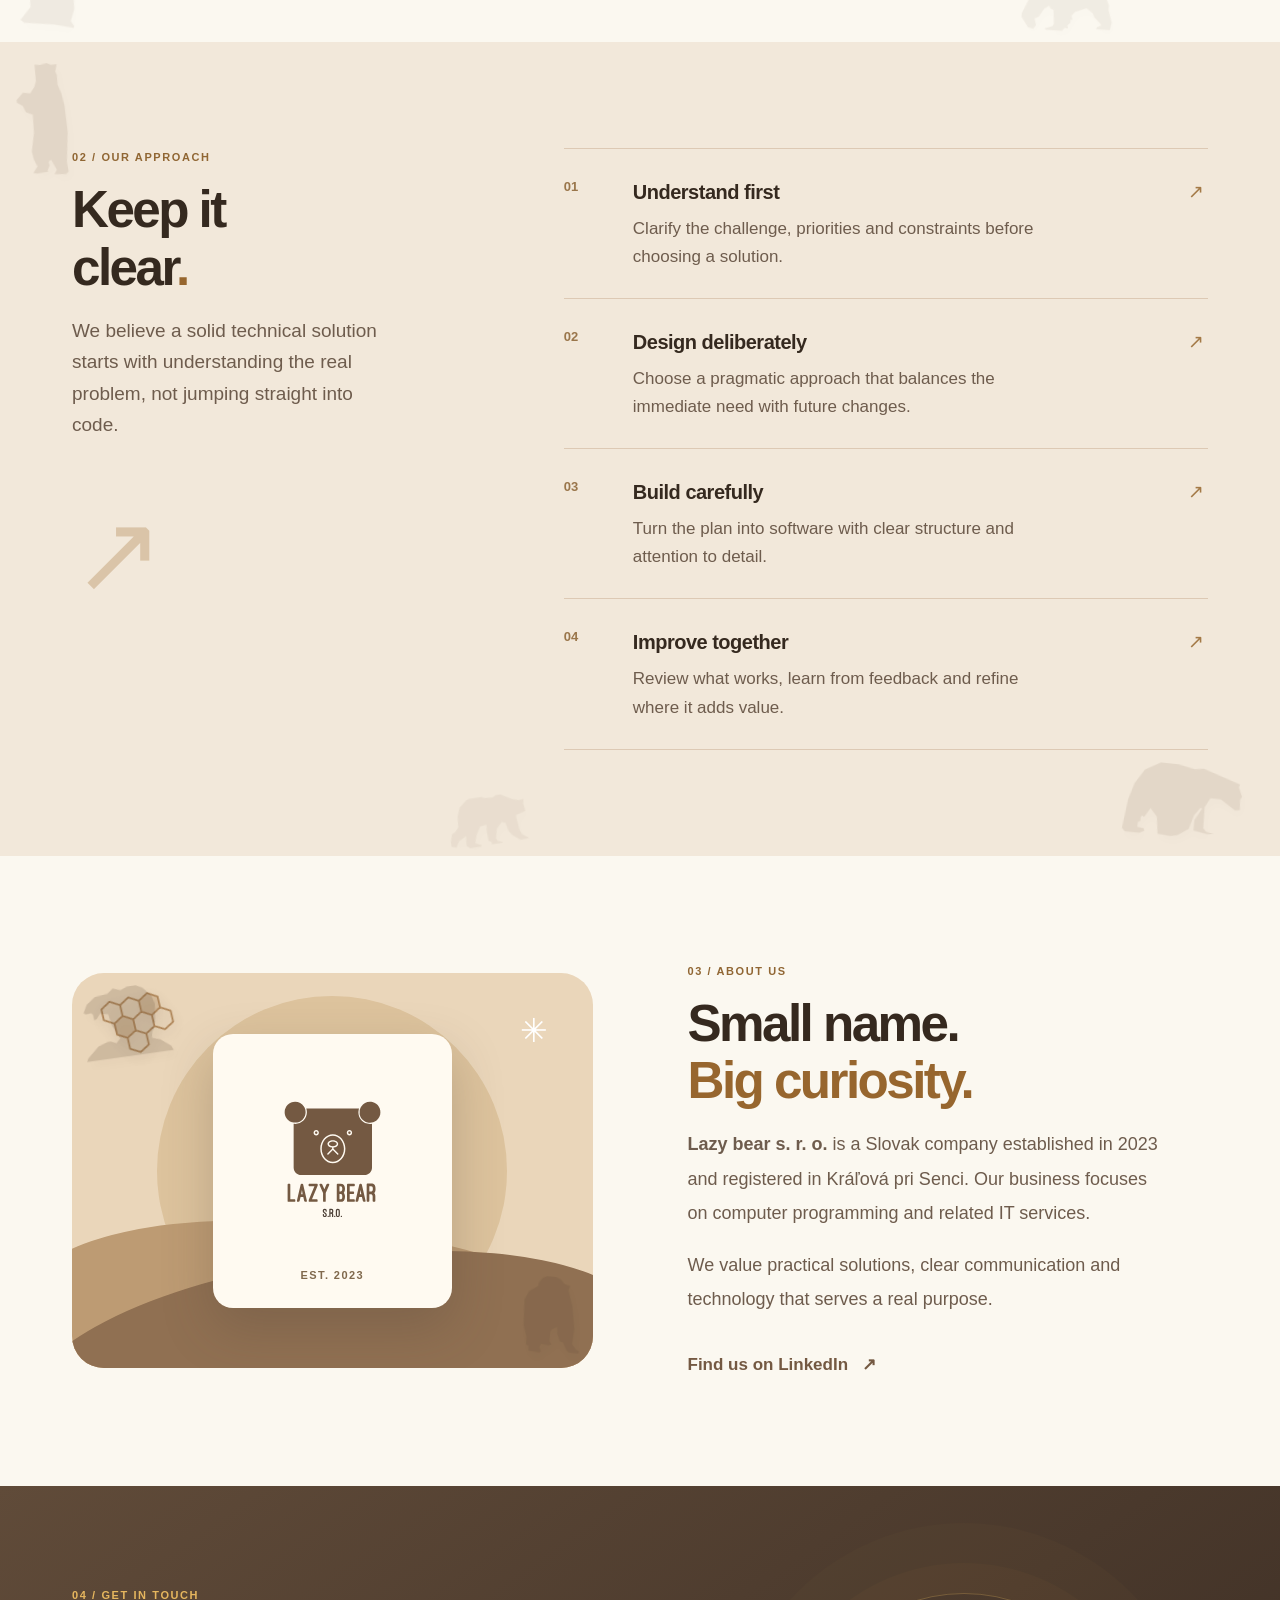
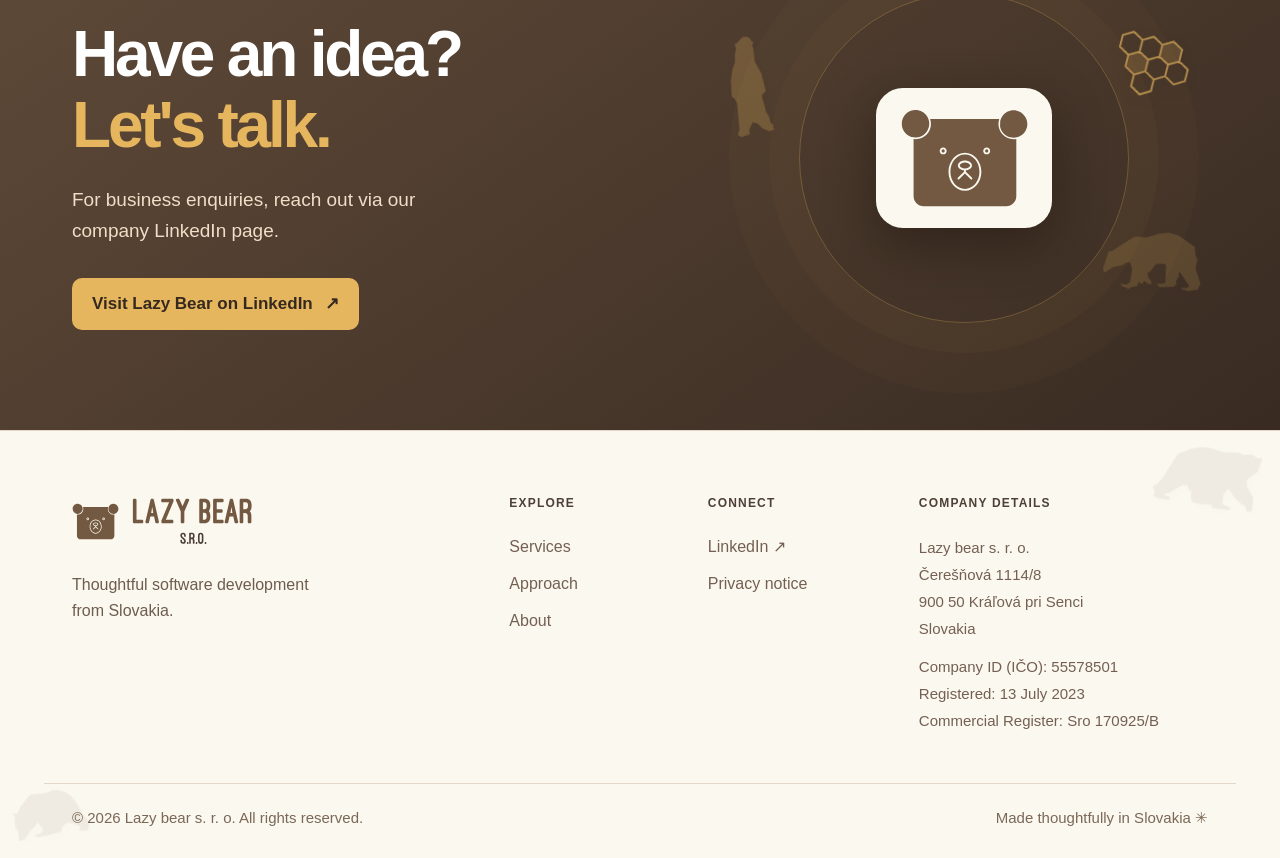
==== commit 6cba4f56: "feat: add EN/SK Lazy Bear site localization, English default" ====
--- a/index.html
+++ b/index.html
@@ -10,6 +10,8 @@
   <meta property="og:title" content="Lazy Bear — Software Development & IT Services">
   <meta property="og:description" content="Thoughtful software engineering. A Slovakia-based IT company focused on building practical digital solutions.">
   <meta property="og:locale" content="en_US">
+  <link rel="alternate" hreflang="en" href="index.html">
+  <link rel="alternate" hreflang="sk" href="sk/index.html">
   <meta name="robots" content="index, follow">
   <link rel="icon" type="image/svg+xml" href="assets/lazy-bear-icon.svg">
   <link rel="stylesheet" href="styles.css">
@@ -38,15 +40,21 @@
     <a class="logo" href="#top" aria-label="Lazy Bear — Home">
       <img class="brand-icon" src="assets/lazy-bear-icon.svg" alt="" width="48" height="37"><img class="brand-wordmark" src="assets/lazy-bear-wordmark.svg" alt="" width="135" height="52">
     </a>
-    <button class="menu-toggle" type="button" aria-controls="primary-navigation" aria-expanded="false" aria-label="Open navigation">
-      <span></span><span></span><span></span>
-    </button>
     <nav class="main-nav" id="primary-navigation" aria-label="Primary navigation">
       <a href="#services">Services</a>
       <a href="#approach">Approach</a>
       <a href="#about">About</a>
       <a href="#contact" class="nav-contact">Get in touch <span aria-hidden="true">↗</span></a>
     </nav>
+    <div class="header-controls">
+      <nav class="language-switch" aria-label="Language selection">
+        <a href="index.html" lang="en" hreflang="en" aria-label="English" aria-current="page">EN</a>
+        <a href="sk/index.html" lang="sk" hreflang="sk" aria-label="Slovenčina">SK</a>
+      </nav>
+      <button class="menu-toggle" type="button" aria-controls="primary-navigation" aria-expanded="false" aria-label="Open navigation" data-open-label="Open navigation" data-close-label="Close navigation">
+        <span></span><span></span><span></span>
+      </button>
+    </div>
   </div>
 </header>
 <main id="main">
@@ -103,7 +111,7 @@
           <path d="M107 48l-4-6m30 0l-4 6" fill="none" stroke="#f2d58b" stroke-width="2.6" stroke-linecap="round"/>
         </svg>
         <button class="floating-tag tag-bottom" type="button" id="bear-kiss-trigger" aria-label="From idea to implementation"><span class="tag-plus" aria-hidden="true">+</span><span>FROM IDEA TO IMPLEMENTATION</span></button>
-        <span class="visually-hidden" id="bear-kiss-status" role="status" aria-live="polite"></span>
+        <span class="visually-hidden" id="bear-kiss-status" role="status" aria-live="polite" data-message="Surprise! Two little bears are kissing."></span>
         <div class="art-cross art-cross-one" aria-hidden="true">✳</div><div class="art-cross art-cross-two" aria-hidden="true">✳</div>
         <svg class="honeycomb honeycomb-hero" viewBox="0 0 106 84" aria-hidden="true" focusable="false"><path class="honeycomb-fill" d="M74 6L86 13L86 27L74 34L62 27L62 13Z M38 27L50 34L50 48L38 55L26 48L26 34Z"/><path class="honeycomb-outline" d="M26 6L38 13L38 27L26 34L14 27L14 13Z M50 6L62 13L62 27L50 34L38 27L38 13Z M74 6L86 13L86 27L74 34L62 27L62 13Z M38 27L50 34L50 48L38 55L26 48L26 34Z M62 27L74 34L74 48L62 55L50 48L50 34Z M86 27L98 34L98 48L86 55L74 48L74 34Z M50 48L62 55L62 69L50 76L38 69L38 55Z"/></svg>
       </div>
--- a/styles.css
+++ b/styles.css
@@ -21,6 +21,13 @@
 .logo .brand-icon{width:47px;height:48px;object-fit:contain}
 .logo .brand-wordmark{width:133px;height:55px;object-fit:contain}
 .main-nav{display:flex;align-items:center;gap:34px}
+.header-controls{display:flex;align-items:center;gap:12px;margin-left:auto}
+.language-switch{display:inline-flex;align-items:center;gap:3px;padding:4px;border:1px solid var(--line);border-radius:12px;background:var(--mist);white-space:nowrap}
+.language-switch a{display:inline-flex;align-items:center;justify-content:center;min-width:40px;min-height:40px;border-radius:8px;color:var(--cocoa);font-size:13px;font-weight:800;letter-spacing:.04em}
+.language-switch a:hover{background:#fffaf2}
+.language-switch a[aria-current="page"]{background:var(--cocoa);color:white}
+.language-switch a[aria-current="page"]:hover{background:var(--cocoa-mid);color:white}
+.language-switch a:focus-visible{outline-offset:2px}
 .main-nav>a{font-size:17px;font-weight:650;color:#604b39;transition:color .2s}
 .main-nav>a:hover{color:var(--brand)}
 .main-nav .nav-contact,.nav-contact{display:inline-flex;gap:12px;align-items:center;justify-content:center;border-radius:12px;background:var(--cocoa);color:#fff;padding:11px 20px;font-size:17px;font-weight:650;transition:transform .2s,background .2s}
@@ -218,7 +225,9 @@
   .footer-top{grid-template-columns:1fr 1fr}
 }
 @media(max-width:620px){
-  .wrap{padding-inline:20px}.header-inner{min-height:78px}
+  .wrap{padding-inline:20px}.header-inner{min-height:78px;gap:12px}
+  .header-controls{gap:9px}
+  .legal-header-link{display:none}
   .logo .brand-icon{width:40px;height:43px}.logo .brand-wordmark{width:114px;height:45px}
   .hero-grid{padding-top:67px;padding-bottom:80px}.hero h1{font-size:clamp(40px,10.7vw,59px)}
   .hero-copy{font-size:18px}.hero-actions{gap:15px}.hero-location{margin-top:32px}
